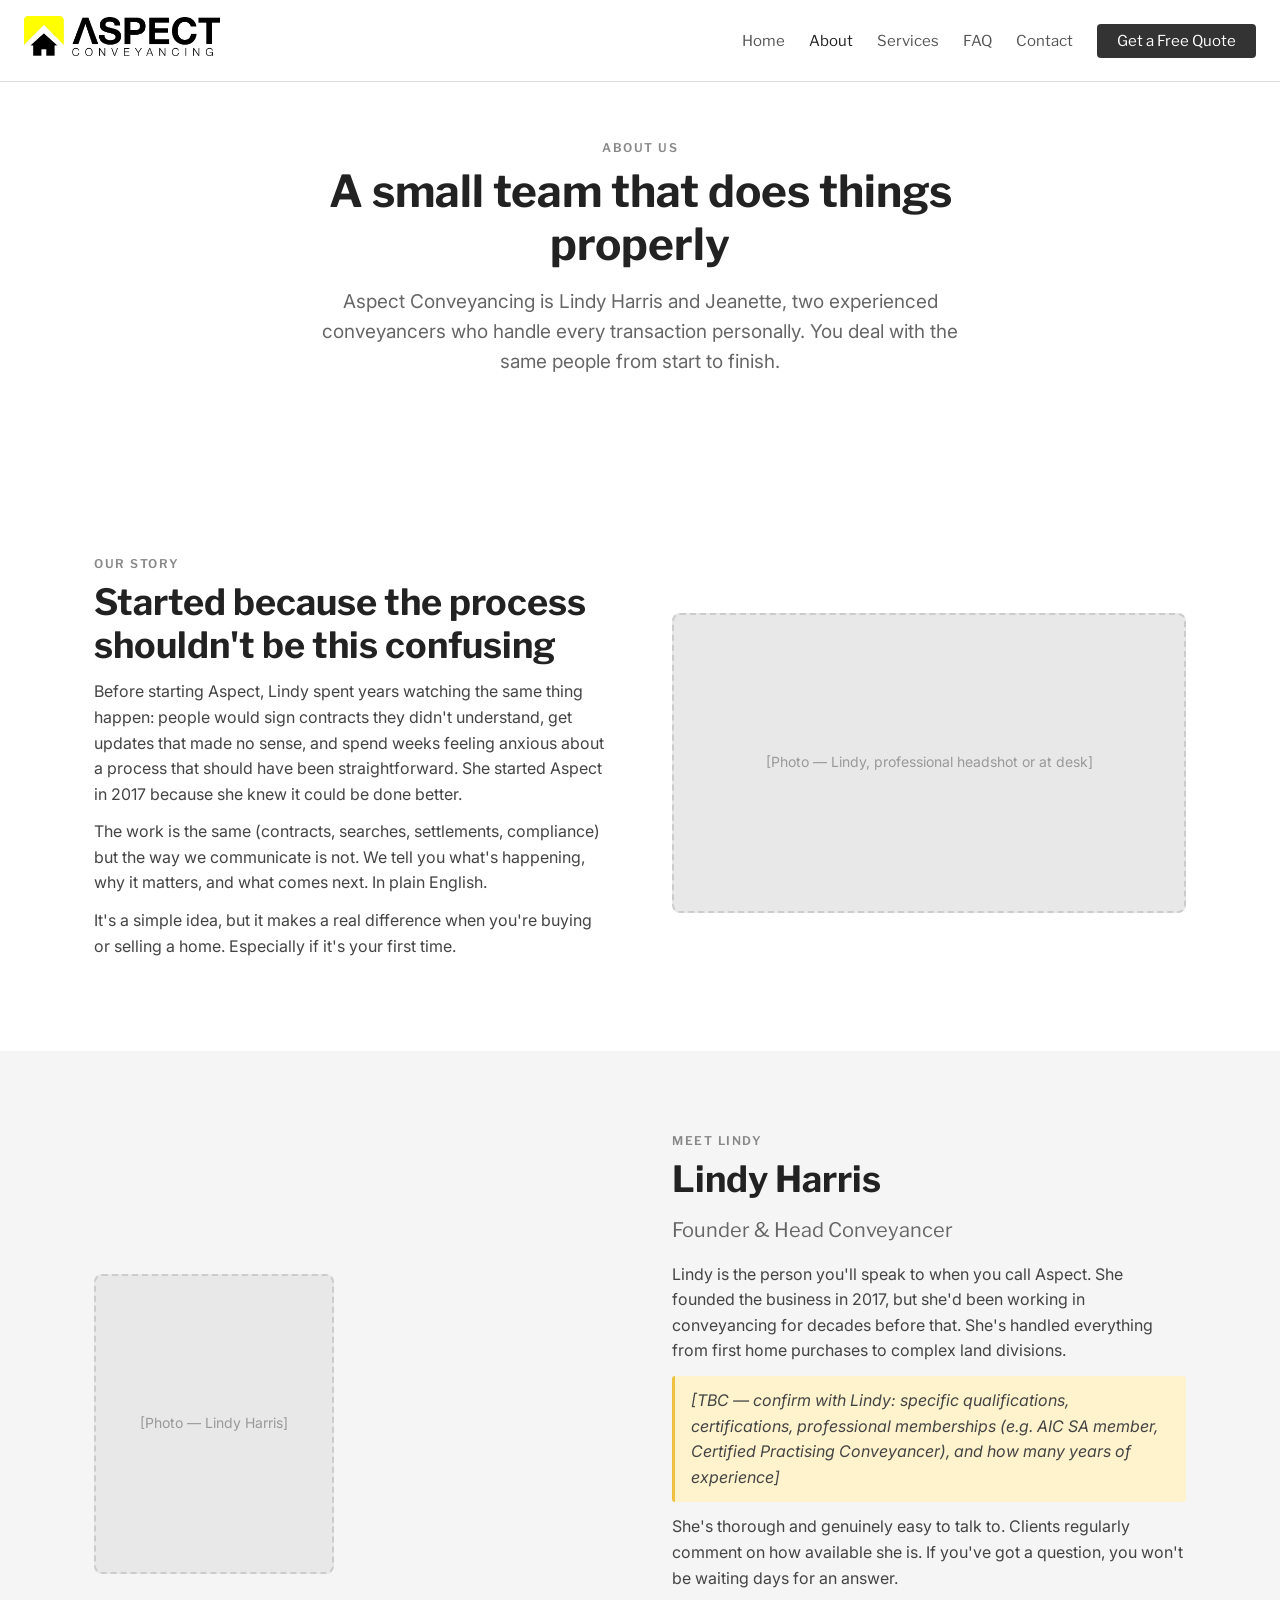
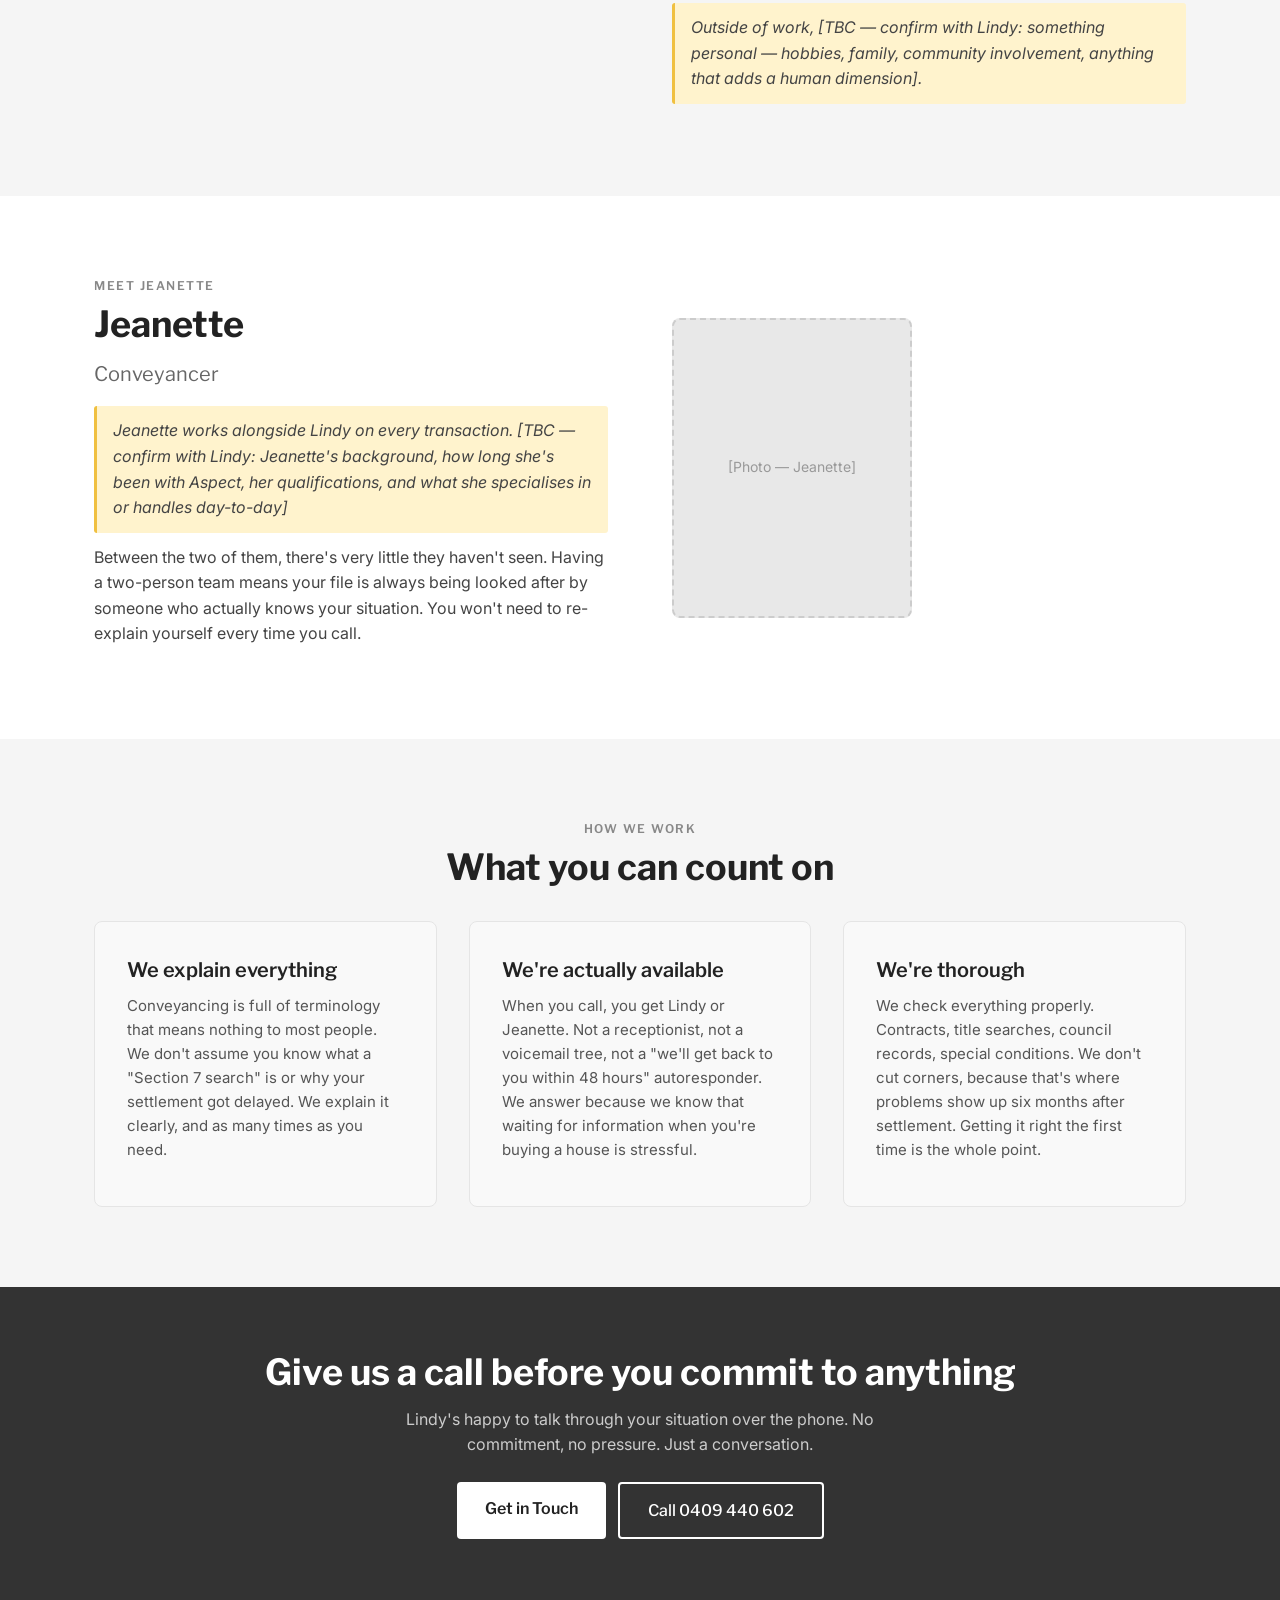
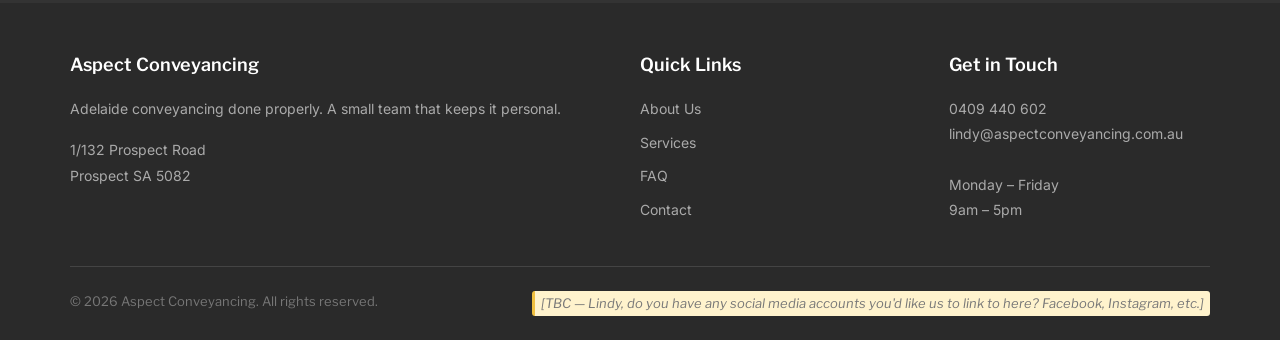
==== about.html @ 4f0b5321 "Initial homepage design with brand colours, images, and typography" ====
<!DOCTYPE html>
<html lang="en-AU">
<head>
  <meta charset="UTF-8">
  <meta name="viewport" content="width=device-width, initial-scale=1.0">
  <title>About — Aspect Conveyancing</title>
  <link rel="preconnect" href="https://fonts.googleapis.com">
  <link rel="preconnect" href="https://fonts.gstatic.com" crossorigin>
  <link href="https://fonts.googleapis.com/css2?family=Libre+Franklin:wght@400;500;600;700;800&family=Inter:wght@400;500;600&display=swap" rel="stylesheet">
  <link rel="stylesheet" href="style.css">
</head>
<body>

  <!-- Navigation -->
  <nav>
    <a href="index.html" class="logo"><img src="aspect-logo.webp" alt="Aspect Conveyancing" style="height: 40px;"></a>
    <ul class="nav-links">
      <li><a href="index.html">Home</a></li>
      <li><a href="about.html" class="active">About</a></li>
      <li><a href="services.html">Services</a></li>
      <li><a href="faq.html">FAQ</a></li>
      <li><a href="contact.html">Contact</a></li>
      <li><a href="contact.html" class="nav-cta">Get a Free Quote</a></li>
    </ul>
  </nav>

  <!-- Page Header -->
  <section class="hero" style="padding: 56px 24px;">
    <div class="container">
      <p class="section-label">About Us</p>
      <h1>A small team that does things properly</h1>
      <p class="section-subtitle">Aspect Conveyancing is Lindy Harris and Jeanette, two experienced conveyancers who handle every transaction personally. You deal with the same people from start to finish.</p>
    </div>
  </section>

  <!-- Our Story -->
  <section>
    <div class="container">
      <div class="two-col-layout">
        <div>
          <p class="section-label">Our Story</p>
          <h2>Started because the process shouldn't be this confusing</h2>
          <p>Before starting Aspect, Lindy spent years watching the same thing happen: people would sign contracts they didn't understand, get updates that made no sense, and spend weeks feeling anxious about a process that should have been straightforward. She started Aspect in 2017 because she knew it could be done better.</p>
          <p>The work is the same (contracts, searches, settlements, compliance) but the way we communicate is not. We tell you what's happening, why it matters, and what comes next. In plain English.</p>
          <p>It's a simple idea, but it makes a real difference when you're buying or selling a home. Especially if it's your first time.</p>
        </div>
        <div class="img-placeholder" style="min-height: 300px;">
          [Photo — Lindy, professional headshot or at desk]
        </div>
      </div>
    </div>
  </section>

  <!-- Meet Lindy -->
  <section class="grey">
    <div class="container">
      <div class="two-col-layout">
        <div class="img-placeholder portrait">
          [Photo — Lindy Harris]
        </div>
        <div>
          <p class="section-label">Meet Lindy</p>
          <h2>Lindy Harris</h2>
          <h3 style="color: #666; font-weight: 400; margin-bottom: 16px;">Founder &amp; Head Conveyancer</h3>
          <p>Lindy is the person you'll speak to when you call Aspect. She founded the business in 2017, but she'd been working in conveyancing for decades before that. She's handled everything from first home purchases to complex land divisions.</p>
          <p class="tbc">[TBC — confirm with Lindy: specific qualifications, certifications, professional memberships (e.g. AIC SA member, Certified Practising Conveyancer), and how many years of experience]</p>
          <p>She's thorough and genuinely easy to talk to. Clients regularly comment on how available she is. If you've got a question, you won't be waiting days for an answer.</p>
          <p class="tbc">Outside of work, [TBC — confirm with Lindy: something personal — hobbies, family, community involvement, anything that adds a human dimension].</p>
        </div>
      </div>
    </div>
  </section>

  <!-- Meet Jeanette -->
  <section>
    <div class="container">
      <div class="two-col-layout">
        <div>
          <p class="section-label">Meet Jeanette</p>
          <h2>Jeanette</h2>
          <h3 style="color: #666; font-weight: 400; margin-bottom: 16px;">Conveyancer</h3>
          <p class="tbc">Jeanette works alongside Lindy on every transaction. [TBC — confirm with Lindy: Jeanette's background, how long she's been with Aspect, her qualifications, and what she specialises in or handles day-to-day]</p>
          <p>Between the two of them, there's very little they haven't seen. Having a two-person team means your file is always being looked after by someone who actually knows your situation. You won't need to re-explain yourself every time you call.</p>
        </div>
        <div class="img-placeholder portrait">
          [Photo — Jeanette]
        </div>
      </div>
    </div>
  </section>

  <!-- Values -->
  <section class="grey">
    <div class="container text-center">
      <p class="section-label">How We Work</p>
      <h2>What you can count on</h2>
      <div class="card-grid mt-32" style="text-align: left;">
        <div class="card">
          <h3>We explain everything</h3>
          <p>Conveyancing is full of terminology that means nothing to most people. We don't assume you know what a "Section 7 search" is or why your settlement got delayed. We explain it clearly, and as many times as you need.</p>
        </div>
        <div class="card">
          <h3>We're actually available</h3>
          <p>When you call, you get Lindy or Jeanette. Not a receptionist, not a voicemail tree, not a "we'll get back to you within 48 hours" autoresponder. We answer because we know that waiting for information when you're buying a house is stressful.</p>
        </div>
        <div class="card">
          <h3>We're thorough</h3>
          <p>We check everything properly. Contracts, title searches, council records, special conditions. We don't cut corners, because that's where problems show up six months after settlement. Getting it right the first time is the whole point.</p>
        </div>
      </div>
    </div>
  </section>

  <!-- CTA Banner -->
  <section class="dark cta-banner">
    <div class="container">
      <h2>Give us a call before you commit to anything</h2>
      <p>Lindy's happy to talk through your situation over the phone. No commitment, no pressure. Just a conversation.</p>
      <div class="btn-group" style="justify-content: center;">
        <a href="contact.html" class="btn btn-light">Get in Touch</a>
        <a href="tel:0409440602" class="btn btn-outline">Call 0409 440 602</a>
      </div>
    </div>
  </section>

  <!-- Footer -->
  <footer>
    <div class="footer-grid">
      <div>
        <h4>Aspect Conveyancing</h4>
        <p>Adelaide conveyancing done properly. A small team that keeps it personal.</p>
        <p style="margin-top: 16px;">
          1/132 Prospect Road<br>
          Prospect SA 5082
        </p>
      </div>
      <div>
        <h4>Quick Links</h4>
        <ul>
          <li><a href="about.html">About Us</a></li>
          <li><a href="services.html">Services</a></li>
          <li><a href="faq.html">FAQ</a></li>
          <li><a href="contact.html">Contact</a></li>
        </ul>
      </div>
      <div>
        <h4>Get in Touch</h4>
        <p>
          <a href="tel:0409440602">0409 440 602</a><br>
          <a href="mailto:lindy@aspectconveyancing.com.au">lindy@aspectconveyancing.com.au</a><br><br>
          Monday – Friday<br>
          9am – 5pm
        </p>
      </div>
    </div>
    <div class="footer-bottom">
      <span>&copy; 2026 Aspect Conveyancing. All rights reserved.</span>
      <span class="tbc">[TBC — Lindy, do you have any social media accounts you'd like us to link to here? Facebook, Instagram, etc.]</span>
    </div>
  </footer>

</body>
</html>
---- style.css ----
/* Wireframe Styles — Aspect Conveyancing */
/* No brand colours. Grey/white/black only. Structure and copy focus. */

* {
  margin: 0;
  padding: 0;
  box-sizing: border-box;
}

body {
  font-family: 'Inter', -apple-system, BlinkMacSystemFont, sans-serif;
  background: #f0f0f0;
  color: #222;
  line-height: 1.6;
  font-size: 16px;
}

h1, h2, h3, h4, nav, .btn, .section-label, .nav-cta, .step-number, .attribution, label, .footer-bottom {
  font-family: 'Libre Franklin', -apple-system, BlinkMacSystemFont, sans-serif;
}

/* Navigation */
nav {
  background: #fff;
  border-bottom: 1px solid #ddd;
  padding: 16px 24px;
  display: flex;
  justify-content: space-between;
  align-items: center;
  position: sticky;
  top: 0;
  z-index: 100;
}

nav .logo {
  font-weight: 700;
  font-size: 18px;
  color: #222;
  text-decoration: none;
}

nav .nav-links {
  display: flex;
  gap: 24px;
  align-items: center;
  list-style: none;
}

nav .nav-links a {
  text-decoration: none;
  color: #555;
  font-size: 15px;
}

nav .nav-links a:hover,
nav .nav-links a.active {
  color: #222;
}

nav .nav-cta {
  background: #333;
  color: #fff !important;
  padding: 8px 20px;
  border-radius: 4px;
  font-size: 14px;
}

nav .nav-cta:hover {
  background: #111;
}

/* Layout */
.container {
  max-width: 1140px;
  margin: 0 auto;
  padding: 0 24px;
}

section {
  background: #fff;
  padding: 80px 24px;
  margin-bottom: 0;
}

section.grey {
  background: #f5f5f5;
}

section.dark {
  background: #333;
  color: #fff;
}

section.dark .section-subtitle {
  color: #ccc;
}

section.dark p {
  color: #ccc;
}

/* Typography */
h1 {
  font-size: 40px;
  font-weight: 700;
  line-height: 1.2;
  margin-bottom: 16px;
}

h2 {
  font-size: 36px;
  font-weight: 700;
  line-height: 1.2;
  margin-bottom: 12px;
}

h3 {
  font-size: 20px;
  font-weight: 600;
  margin-bottom: 8px;
}

h4 {
  font-size: 18px;
  font-weight: 600;
  margin-bottom: 6px;
}

p {
  margin-bottom: 12px;
  color: #444;
}

.section-label {
  font-size: 12px;
  font-weight: 600;
  text-transform: uppercase;
  letter-spacing: 1.5px;
  color: #888;
  margin-bottom: 8px;
}

.section-subtitle {
  font-size: 18px;
  color: #666;
  max-width: 640px;
}

/* Hero */
.hero {
  padding: 100px 24px 96px;
  text-align: center;
}

.hero h1 {
  font-size: 44px;
  max-width: 700px;
  margin: 0 auto 16px;
}

.hero .section-subtitle {
  margin: 0 auto 40px;
  font-size: 19px;
}

/* Buttons */
.btn {
  display: inline-block;
  padding: 14px 28px;
  background: #333;
  color: #fff;
  text-decoration: none;
  border-radius: 4px;
  font-size: 16px;
  font-weight: 500;
  border: none;
  cursor: pointer;
}

.btn:hover {
  background: #111;
}

.btn-outline {
  background: transparent;
  border: 2px solid #333;
  color: #333;
}

.btn-outline:hover {
  background: #333;
  color: #fff;
}

.btn-light {
  background: #fff;
  color: #333;
}

.btn-light:hover {
  background: #eee;
}

.btn-group {
  display: flex;
  gap: 12px;
  flex-wrap: wrap;
}

.text-center .btn-group {
  justify-content: center;
}

/* Cards */
.card-grid {
  display: grid;
  grid-template-columns: repeat(3, 1fr);
  gap: 32px;
  margin-top: 32px;
}

.card-grid.two-col {
  grid-template-columns: repeat(2, 1fr);
}

.card {
  background: #f9f9f9;
  border: 1px solid #e5e5e5;
  border-radius: 8px;
  padding: 32px;
}

.card .card-icon {
  width: 48px;
  height: 48px;
  background: #e0e0e0;
  border-radius: 8px;
  margin-bottom: 16px;
  display: flex;
  align-items: center;
  justify-content: center;
  font-size: 12px;
  color: #888;
}

.card h3 {
  margin-bottom: 8px;
}

.card p {
  font-size: 15px;
  color: #555;
}

.card a {
  color: #333;
  font-weight: 500;
  font-size: 14px;
}

/* Steps */
.steps {
  display: grid;
  grid-template-columns: repeat(4, 1fr);
  gap: 40px;
  margin-top: 32px;
  counter-reset: step;
}

.step {
  text-align: center;
  position: relative;
}

.step-number {
  width: 56px;
  height: 56px;
  background: #e0e0e0;
  border-radius: 50%;
  display: flex;
  align-items: center;
  justify-content: center;
  font-weight: 700;
  font-size: 20px;
  margin: 0 auto 16px;
  color: #555;
}

.step h4 {
  margin-bottom: 8px;
}

.step p {
  font-size: 14px;
  color: #666;
}

/* Image placeholders */
.img-placeholder {
  background: #e8e8e8;
  border: 2px dashed #ccc;
  border-radius: 8px;
  display: flex;
  align-items: center;
  justify-content: center;
  color: #999;
  font-size: 14px;
  min-height: 200px;
  padding: 20px;
  text-align: center;
}

.img-placeholder.small {
  min-height: 120px;
}

.img-placeholder.portrait {
  min-height: 300px;
  max-width: 240px;
}

/* Two-column layout */
.two-col-layout {
  display: grid;
  grid-template-columns: 1fr 1fr;
  gap: 64px;
  align-items: center;
}

/* Testimonials */
.testimonial {
  background: #f9f9f9;
  border: 1px solid #e5e5e5;
  border-radius: 8px;
  padding: 40px;
}

.testimonial blockquote {
  font-size: 17px;
  line-height: 1.6;
  color: #444;
  font-style: italic;
  margin-bottom: 16px;
}

.testimonial .attribution {
  font-weight: 600;
  font-size: 15px;
  color: #333;
}

/* Trust logos */
.trust-logos {
  display: flex;
  gap: 32px;
  justify-content: center;
  align-items: center;
  flex-wrap: wrap;
  margin-top: 32px;
}

.trust-logo {
  width: 140px;
  height: 70px;
  background: #e8e8e8;
  border: 1px dashed #ccc;
  border-radius: 4px;
  display: flex;
  align-items: center;
  justify-content: center;
  font-size: 11px;
  color: #999;
  text-align: center;
}

/* FAQ */
.faq-item {
  border-bottom: 1px solid #e5e5e5;
  padding: 24px 0;
}

.faq-item:first-child {
  border-top: 1px solid #e5e5e5;
}

.faq-item h3 {
  font-size: 18px;
  margin-bottom: 12px;
  color: #222;
}

.faq-item p {
  font-size: 15px;
  color: #555;
}

/* Contact form */
.form-grid {
  display: grid;
  grid-template-columns: 1fr 1fr;
  gap: 16px;
  margin-top: 24px;
}

.form-group {
  display: flex;
  flex-direction: column;
}

.form-group.full-width {
  grid-column: 1 / -1;
}

.form-group label {
  font-size: 14px;
  font-weight: 500;
  margin-bottom: 6px;
  color: #444;
}

.form-group input,
.form-group select,
.form-group textarea {
  padding: 12px;
  border: 1px solid #ddd;
  border-radius: 4px;
  font-size: 15px;
  font-family: inherit;
  background: #fafafa;
}

.form-group textarea {
  min-height: 120px;
  resize: vertical;
}

/* CTA Banner */
.cta-banner {
  text-align: center;
  padding: 64px 24px !important;
}

.cta-banner h2 {
  margin-bottom: 12px;
}

.cta-banner p {
  max-width: 520px;
  margin: 0 auto 24px;
}

/* Footer */
footer {
  background: #2a2a2a;
  color: #ccc;
  padding: 48px 24px 24px;
}

.footer-grid {
  display: grid;
  grid-template-columns: 2fr 1fr 1fr;
  gap: 48px;
  max-width: 1140px;
  margin: 0 auto;
}

footer h4 {
  color: #fff;
  margin-bottom: 16px;
}

footer p,
footer a {
  color: #aaa;
  font-size: 14px;
  text-decoration: none;
  line-height: 1.8;
}

footer a:hover {
  color: #fff;
}

footer ul {
  list-style: none;
}

footer ul li {
  margin-bottom: 8px;
}

.footer-bottom {
  max-width: 1140px;
  margin: 32px auto 0;
  padding-top: 24px;
  border-top: 1px solid #444;
  font-size: 13px;
  color: #777;
  display: flex;
  justify-content: space-between;
}

/* Utility */
.text-center {
  text-align: center;
}

.mt-32 {
  margin-top: 32px;
}

.mb-32 {
  margin-bottom: 32px;
}

/* Responsive */
@media (max-width: 768px) {
  h1 {
    font-size: 30px;
  }

  .hero h1 {
    font-size: 32px;
  }

  h2 {
    font-size: 24px;
  }

  .card-grid {
    grid-template-columns: 1fr;
  }

  .card-grid.two-col {
    grid-template-columns: 1fr;
  }

  .steps {
    grid-template-columns: 1fr 1fr;
  }

  .two-col-layout {
    grid-template-columns: 1fr;
    gap: 32px;
  }

  .form-grid {
    grid-template-columns: 1fr;
  }

  .footer-grid {
    grid-template-columns: 1fr;
    gap: 32px;
  }

  nav .nav-links {
    gap: 16px;
  }

  .trust-logos {
    gap: 16px;
  }

  .footer-bottom {
    flex-direction: column;
    gap: 8px;
  }

  section {
    padding: 48px 24px;
  }
}

@media (max-width: 480px) {
  nav {
    flex-direction: column;
    gap: 12px;
  }

  nav .nav-links {
    flex-wrap: wrap;
    justify-content: center;
  }

  .steps {
    grid-template-columns: 1fr;
  }

  .btn-group {
    flex-direction: column;
    align-items: stretch;
    text-align: center;
  }
}

/* Fix: card links should not override .btn color */
.card a.btn {
  color: #fff;
  font-size: 16px;
}

.card a.btn:hover {
  color: #fff;
}

/* Fix: dark section button contrast */
section.dark .btn-light {
  background: #fff;
  color: #222;
  font-weight: 600;
}

section.dark .btn-outline {
  border: 2px solid #fff;
  color: #fff;
  font-weight: 500;
}

section.dark .btn-outline:hover {
  background: #fff;
  color: #222;
}

/* TBC highlights for Lindy */
.tbc {
  background: #fff3cd;
  padding: 2px 6px;
  border-radius: 3px;
  border-left: 3px solid #f0c040;
  font-style: italic;
}

p.tbc {
  padding: 12px 16px;
  display: block;
}
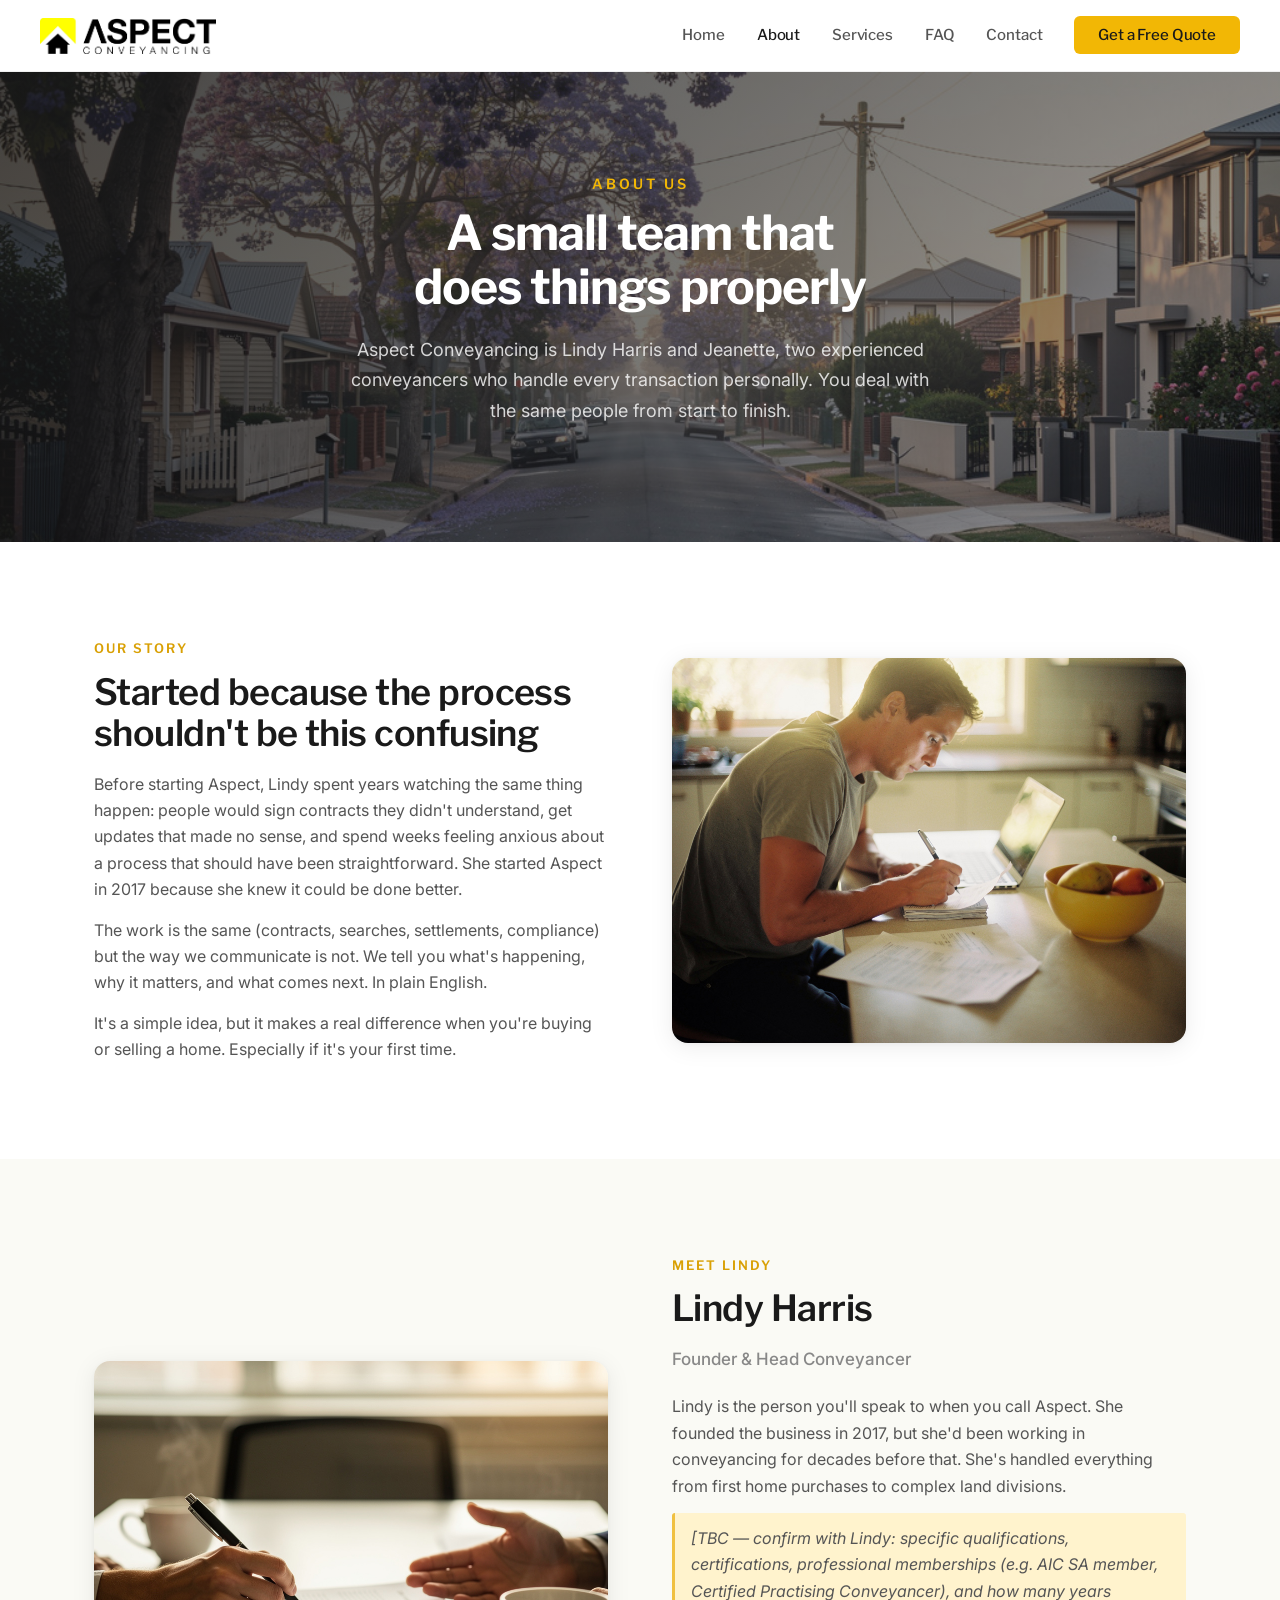
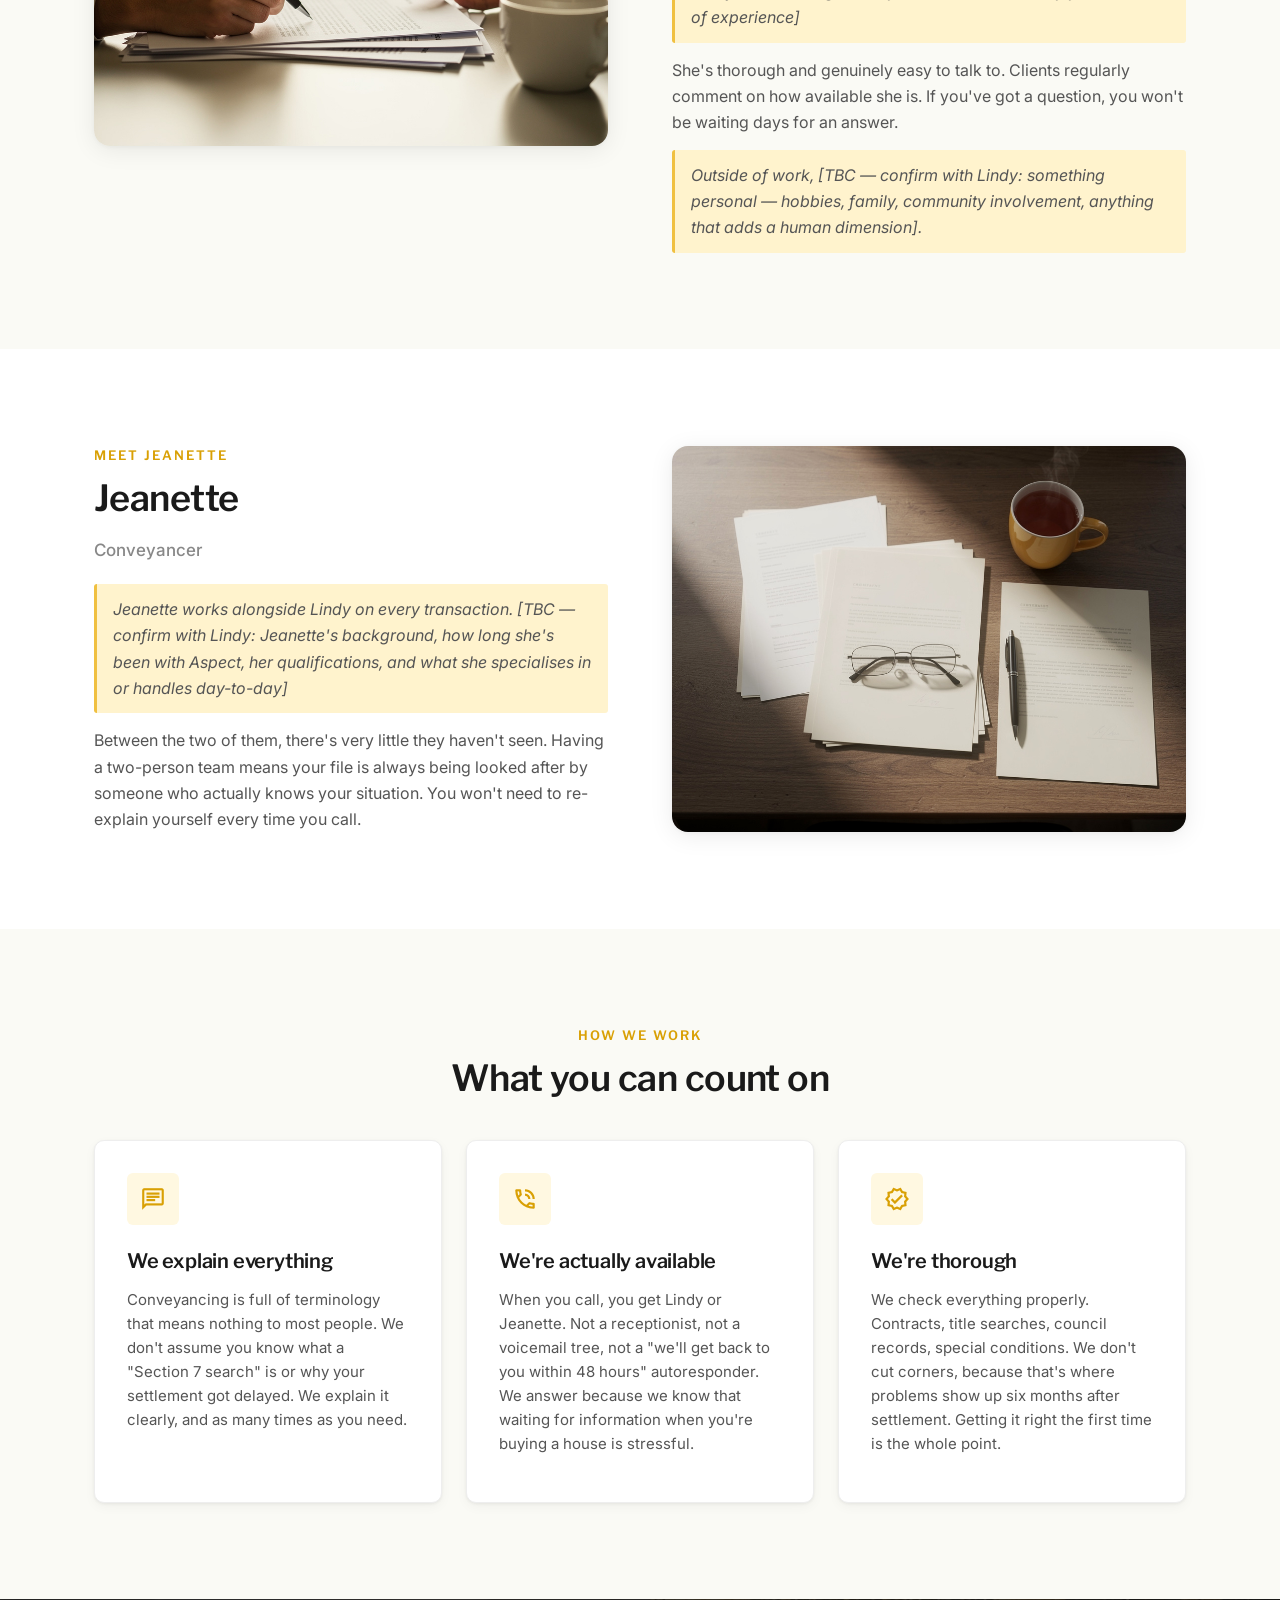
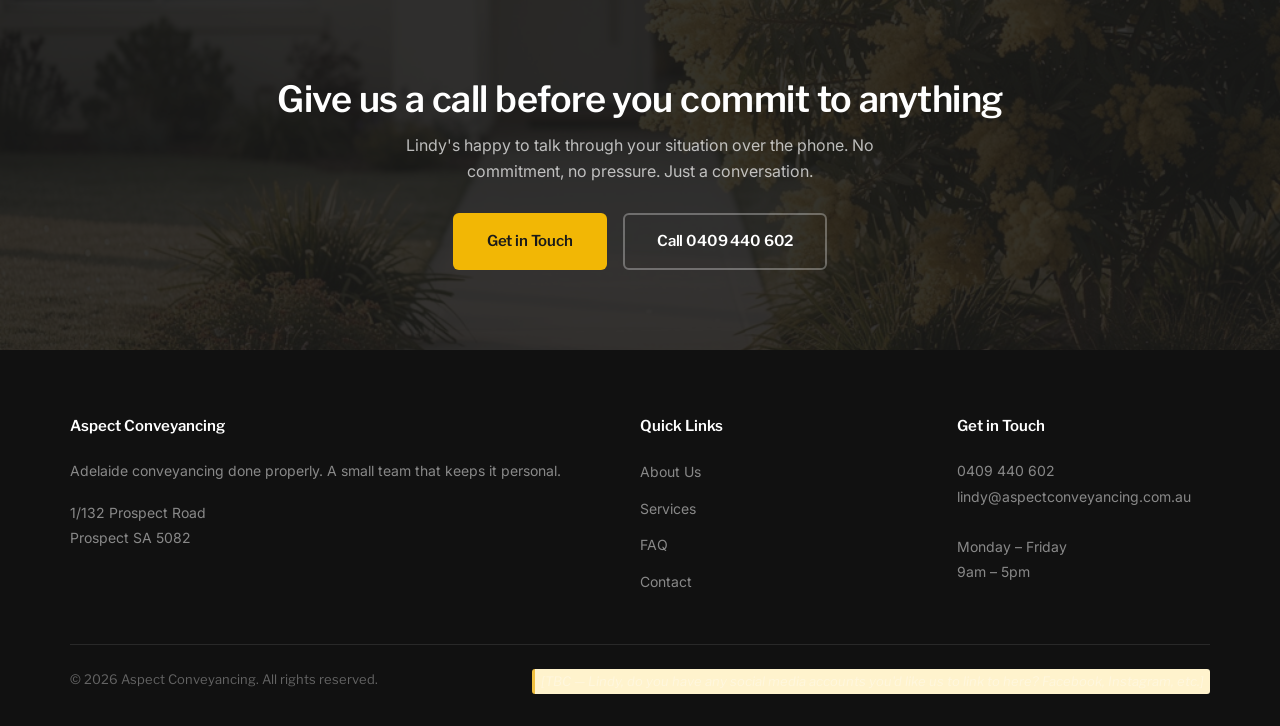
==== commit 761a9d5e: "[aspect/website-rebuild] Design About, Services, FAQ, Contact pages with brand styling and images" ====
--- a/about.html
+++ b/about.html
@@ -7,25 +7,107 @@
   <link rel="preconnect" href="https://fonts.googleapis.com">
   <link rel="preconnect" href="https://fonts.gstatic.com" crossorigin>
   <link href="https://fonts.googleapis.com/css2?family=Libre+Franklin:wght@400;500;600;700;800&family=Inter:wght@400;500;600&display=swap" rel="stylesheet">
-  <link rel="stylesheet" href="style.css">
+  <link href="https://fonts.googleapis.com/icon?family=Material+Icons+Outlined" rel="stylesheet">
+  <link rel="stylesheet" href="homepage.css">
+  <style>
+    /* About page-specific styles */
+
+    /* Hero — shorter than homepage hero */
+    .about-hero {
+      min-height: 440px;
+    }
+
+    .about-hero .container {
+      padding: 100px 24px 80px;
+    }
+
+    .about-hero .section-subtitle {
+      max-width: 580px;
+    }
+
+    /* Team member sections */
+    .team-role {
+      font-family: 'Inter', sans-serif;
+      font-size: 17px;
+      font-weight: 500;
+      color: var(--text-muted);
+      margin-bottom: 20px;
+    }
+
+    .team-image {
+      border-radius: var(--radius-lg);
+      overflow: hidden;
+      box-shadow: var(--shadow-elevated);
+    }
+
+    .team-image img {
+      width: 100%;
+      height: 100%;
+      object-fit: cover;
+      display: block;
+      outline: none;
+      min-height: 360px;
+    }
+
+    /* Story section image */
+    .story-image {
+      border-radius: var(--radius-lg);
+      overflow: hidden;
+      box-shadow: var(--shadow-elevated);
+    }
+
+    .story-image img {
+      width: 100%;
+      height: 100%;
+      object-fit: cover;
+      display: block;
+      outline: none;
+      min-height: 340px;
+    }
+
+    /* Values card icon styling */
+    .card .card-icon {
+      width: 52px;
+      height: 52px;
+      background: var(--brand-yellow-light);
+      border-radius: var(--radius-sm);
+      margin-bottom: 20px;
+      display: flex;
+      align-items: center;
+      justify-content: center;
+    }
+
+    .card .card-icon .material-icons-outlined {
+      font-size: 26px;
+      color: var(--brand-yellow-hover);
+    }
+
+    /* Ensure two-col text has good spacing */
+    .two-col-layout p:last-child {
+      margin-bottom: 0;
+    }
+  </style>
 </head>
 <body>
 
   <!-- Navigation -->
   <nav>
-    <a href="index.html" class="logo"><img src="aspect-logo.webp" alt="Aspect Conveyancing" style="height: 40px;"></a>
+    <a href="/" class="logo"><img src="aspect-logo.webp" alt="Aspect Conveyancing"></a>
     <ul class="nav-links">
-      <li><a href="index.html">Home</a></li>
-      <li><a href="about.html" class="active">About</a></li>
-      <li><a href="services.html">Services</a></li>
-      <li><a href="faq.html">FAQ</a></li>
-      <li><a href="contact.html">Contact</a></li>
-      <li><a href="contact.html" class="nav-cta">Get a Free Quote</a></li>
+      <li><a href="/">Home</a></li>
+      <li><a href="/about" class="active">About</a></li>
+      <li><a href="/services">Services</a></li>
+      <li><a href="/faq">FAQ</a></li>
+      <li><a href="/contact">Contact</a></li>
+      <li><a href="/contact" class="nav-cta">Get a Free Quote</a></li>
     </ul>
   </nav>
 
-  <!-- Page Header -->
-  <section class="hero" style="padding: 56px 24px;">
+  <!-- Hero -->
+  <section class="hero about-hero">
+    <div class="hero-bg">
+      <img src="images/11-adelaide-street-morning.jpg" alt="Adelaide street in morning light">
+    </div>
     <div class="container">
       <p class="section-label">About Us</p>
       <h1>A small team that does things properly</h1>
@@ -44,24 +126,24 @@
           <p>The work is the same (contracts, searches, settlements, compliance) but the way we communicate is not. We tell you what's happening, why it matters, and what comes next. In plain English.</p>
           <p>It's a simple idea, but it makes a real difference when you're buying or selling a home. Especially if it's your first time.</p>
         </div>
-        <div class="img-placeholder" style="min-height: 300px;">
-          [Photo — Lindy, professional headshot or at desk]
+        <div class="story-image">
+          <img src="images/17-kitchen-reviewing-paperwork.jpg" alt="Reviewing property paperwork">
         </div>
       </div>
     </div>
   </section>
 
   <!-- Meet Lindy -->
-  <section class="grey">
+  <section class="cream">
     <div class="container">
       <div class="two-col-layout">
-        <div class="img-placeholder portrait">
-          [Photo — Lindy Harris]
+        <div class="team-image">
+          <img src="images/08-hands-meeting-documents.jpg" alt="Lindy Harris — photo placeholder">
         </div>
         <div>
           <p class="section-label">Meet Lindy</p>
           <h2>Lindy Harris</h2>
-          <h3 style="color: #666; font-weight: 400; margin-bottom: 16px;">Founder &amp; Head Conveyancer</h3>
+          <p class="team-role">Founder &amp; Head Conveyancer</p>
           <p>Lindy is the person you'll speak to when you call Aspect. She founded the business in 2017, but she'd been working in conveyancing for decades before that. She's handled everything from first home purchases to complex land divisions.</p>
           <p class="tbc">[TBC — confirm with Lindy: specific qualifications, certifications, professional memberships (e.g. AIC SA member, Certified Practising Conveyancer), and how many years of experience]</p>
           <p>She's thorough and genuinely easy to talk to. Clients regularly comment on how available she is. If you've got a question, you won't be waiting days for an answer.</p>
@@ -78,32 +160,41 @@
         <div>
           <p class="section-label">Meet Jeanette</p>
           <h2>Jeanette</h2>
-          <h3 style="color: #666; font-weight: 400; margin-bottom: 16px;">Conveyancer</h3>
+          <p class="team-role">Conveyancer</p>
           <p class="tbc">Jeanette works alongside Lindy on every transaction. [TBC — confirm with Lindy: Jeanette's background, how long she's been with Aspect, her qualifications, and what she specialises in or handles day-to-day]</p>
           <p>Between the two of them, there's very little they haven't seen. Having a two-person team means your file is always being looked after by someone who actually knows your situation. You won't need to re-explain yourself every time you call.</p>
         </div>
-        <div class="img-placeholder portrait">
-          [Photo — Jeanette]
-        </div>
-      </div>
-    </div>
-  </section>
-
-  <!-- Values -->
-  <section class="grey">
+        <div class="team-image">
+          <img src="images/07-documents-desk-flatlay.jpg" alt="Jeanette — photo placeholder">
+        </div>
+      </div>
+    </div>
+  </section>
+
+  <!-- Values / How We Work -->
+  <section class="cream">
     <div class="container text-center">
       <p class="section-label">How We Work</p>
       <h2>What you can count on</h2>
-      <div class="card-grid mt-32" style="text-align: left;">
+      <div class="card-grid" style="text-align: left; margin-top: 40px;">
         <div class="card">
+          <div class="card-icon">
+            <span class="material-icons-outlined">chat</span>
+          </div>
           <h3>We explain everything</h3>
           <p>Conveyancing is full of terminology that means nothing to most people. We don't assume you know what a "Section 7 search" is or why your settlement got delayed. We explain it clearly, and as many times as you need.</p>
         </div>
         <div class="card">
+          <div class="card-icon">
+            <span class="material-icons-outlined">phone_in_talk</span>
+          </div>
           <h3>We're actually available</h3>
           <p>When you call, you get Lindy or Jeanette. Not a receptionist, not a voicemail tree, not a "we'll get back to you within 48 hours" autoresponder. We answer because we know that waiting for information when you're buying a house is stressful.</p>
         </div>
         <div class="card">
+          <div class="card-icon">
+            <span class="material-icons-outlined">verified</span>
+          </div>
           <h3>We're thorough</h3>
           <p>We check everything properly. Contracts, title searches, council records, special conditions. We don't cut corners, because that's where problems show up six months after settlement. Getting it right the first time is the whole point.</p>
         </div>
@@ -112,12 +203,15 @@
   </section>
 
   <!-- CTA Banner -->
-  <section class="dark cta-banner">
+  <section class="cta-banner cta-with-image">
+    <div class="section-bg">
+      <img src="images/19-suburban-front-yard.jpg" alt="Adelaide suburban home">
+    </div>
     <div class="container">
       <h2>Give us a call before you commit to anything</h2>
       <p>Lindy's happy to talk through your situation over the phone. No commitment, no pressure. Just a conversation.</p>
       <div class="btn-group" style="justify-content: center;">
-        <a href="contact.html" class="btn btn-light">Get in Touch</a>
+        <a href="/contact" class="btn">Get in Touch</a>
         <a href="tel:0409440602" class="btn btn-outline">Call 0409 440 602</a>
       </div>
     </div>
@@ -137,10 +231,10 @@
       <div>
         <h4>Quick Links</h4>
         <ul>
-          <li><a href="about.html">About Us</a></li>
-          <li><a href="services.html">Services</a></li>
-          <li><a href="faq.html">FAQ</a></li>
-          <li><a href="contact.html">Contact</a></li>
+          <li><a href="/about">About Us</a></li>
+          <li><a href="/services">Services</a></li>
+          <li><a href="/faq">FAQ</a></li>
+          <li><a href="/contact">Contact</a></li>
         </ul>
       </div>
       <div>
--- a/homepage.css
+++ b/homepage.css
@@ -0,0 +1,829 @@
+/* Aspect Conveyancing — Homepage Design */
+/* Brand: Yellow (#F2B705), Black (#1a1a1a), Cream (#FFFDF7), White */
+
+@import url('https://fonts.googleapis.com/css2?family=Libre+Franklin:wght@400;500;600;700;800&family=Inter:wght@400;500;600&display=swap');
+@import url('https://fonts.googleapis.com/icon?family=Material+Icons+Outlined');
+
+:root {
+  --brand-yellow: #F2B705;
+  --brand-yellow-light: #FFF8E1;
+  --brand-yellow-hover: #D9A004;
+  --brand-dark: #1a1a1a;
+  --brand-cream: #FFFDF7;
+  --text-primary: #1a1a1a;
+  --text-secondary: #555;
+  --text-muted: #888;
+  --surface-white: #fff;
+  --surface-cream: #FAFAF5;
+  --border-light: #eee;
+  --shadow-soft: 0 1px 3px rgba(0,0,0,0.06), 0 4px 12px rgba(0,0,0,0.04);
+  --shadow-card: 0 1px 2px rgba(0,0,0,0.04), 0 4px 16px rgba(0,0,0,0.06);
+  --shadow-elevated: 0 4px 24px rgba(0,0,0,0.08), 0 1px 4px rgba(0,0,0,0.04);
+  --radius-sm: 6px;
+  --radius-md: 10px;
+  --radius-lg: 16px;
+  --radius-xl: 24px;
+}
+
+* {
+  margin: 0;
+  padding: 0;
+  box-sizing: border-box;
+}
+
+html {
+  scroll-behavior: smooth;
+}
+
+body {
+  font-family: 'Inter', -apple-system, BlinkMacSystemFont, sans-serif;
+  background: var(--surface-white);
+  color: var(--text-primary);
+  line-height: 1.65;
+  font-size: 16px;
+  -webkit-font-smoothing: antialiased;
+  -moz-osx-font-smoothing: grayscale;
+}
+
+h1, h2, h3, h4, nav, .btn, .section-label, .nav-cta, .step-number, .attribution, label, .footer-bottom {
+  font-family: 'Libre Franklin', -apple-system, BlinkMacSystemFont, sans-serif;
+}
+
+p {
+  margin-bottom: 14px;
+  color: var(--text-secondary);
+  text-wrap: pretty;
+}
+
+a {
+  text-decoration: none;
+}
+
+img {
+  max-width: 100%;
+  height: auto;
+  outline: 1px solid rgba(0,0,0,0.06);
+  outline-offset: -1px;
+}
+
+/* ===== NAVIGATION ===== */
+nav {
+  background: rgba(255,255,255,0.97);
+  backdrop-filter: blur(12px);
+  -webkit-backdrop-filter: blur(12px);
+  border-bottom: 1px solid rgba(0,0,0,0.06);
+  padding: 0 40px;
+  height: 72px;
+  display: flex;
+  justify-content: space-between;
+  align-items: center;
+  position: sticky;
+  top: 0;
+  z-index: 100;
+}
+
+nav .logo {
+  display: flex;
+  align-items: center;
+}
+
+nav .logo img {
+  height: 36px;
+  outline: none;
+}
+
+nav .nav-links {
+  display: flex;
+  gap: 32px;
+  align-items: center;
+  list-style: none;
+}
+
+nav .nav-links a {
+  color: var(--text-secondary);
+  font-size: 15px;
+  font-weight: 500;
+  letter-spacing: -0.01em;
+}
+
+nav .nav-links a:hover,
+nav .nav-links a.active {
+  color: var(--text-primary);
+}
+
+nav .nav-cta {
+  background: var(--brand-yellow);
+  color: var(--brand-dark) !important;
+  padding: 10px 24px;
+  border-radius: var(--radius-sm);
+  font-size: 14px;
+  font-weight: 600;
+}
+
+nav .nav-cta:hover {
+  background: var(--brand-yellow-hover);
+}
+
+/* ===== LAYOUT ===== */
+.container {
+  max-width: 1140px;
+  margin: 0 auto;
+  padding: 0 24px;
+}
+
+section {
+  padding: 96px 24px;
+}
+
+section.cream {
+  background: var(--surface-cream);
+}
+
+/* ===== TYPOGRAPHY ===== */
+h1 {
+  font-size: 48px;
+  font-weight: 700;
+  line-height: 1.12;
+  letter-spacing: -0.02em;
+  margin-bottom: 20px;
+  text-wrap: balance;
+}
+
+h2 {
+  font-size: 36px;
+  font-weight: 600;
+  line-height: 1.15;
+  letter-spacing: -0.015em;
+  margin-bottom: 16px;
+  text-wrap: balance;
+}
+
+h3 {
+  font-size: 20px;
+  font-weight: 600;
+  margin-bottom: 10px;
+  letter-spacing: -0.01em;
+}
+
+h4 {
+  font-size: 18px;
+  font-weight: 600;
+  margin-bottom: 8px;
+}
+
+.section-label {
+  font-size: 13px;
+  font-weight: 600;
+  text-transform: uppercase;
+  letter-spacing: 2px;
+  color: var(--brand-yellow-hover);
+  margin-bottom: 12px;
+}
+
+.section-subtitle {
+  font-size: 18px;
+  color: var(--text-secondary);
+  max-width: 600px;
+  line-height: 1.7;
+}
+
+/* ===== BUTTONS ===== */
+.btn {
+  display: inline-flex;
+  align-items: center;
+  justify-content: center;
+  padding: 14px 32px;
+  background: var(--brand-yellow);
+  color: var(--brand-dark);
+  border-radius: var(--radius-sm);
+  font-size: 15px;
+  font-weight: 600;
+  border: 2px solid transparent;
+  cursor: pointer;
+  letter-spacing: -0.01em;
+}
+
+.btn:hover {
+  background: var(--brand-yellow-hover);
+}
+
+.btn-outline {
+  background: transparent;
+  border: 2px solid var(--brand-dark);
+  color: var(--brand-dark);
+}
+
+.btn-outline:hover {
+  background: var(--brand-dark);
+  color: var(--surface-white);
+}
+
+.btn-dark {
+  background: var(--brand-dark);
+  color: var(--surface-white);
+}
+
+.btn-dark:hover {
+  background: #333;
+}
+
+.btn-group {
+  display: flex;
+  gap: 16px;
+  flex-wrap: wrap;
+}
+
+.text-center .btn-group {
+  justify-content: center;
+}
+
+/* ===== HERO ===== */
+.hero {
+  position: relative;
+  min-height: 600px;
+  display: flex;
+  align-items: center;
+  padding: 0;
+  overflow: hidden;
+}
+
+.hero-bg {
+  position: absolute;
+  inset: 0;
+  z-index: 0;
+}
+
+.hero-bg img {
+  width: 100%;
+  height: 100%;
+  object-fit: cover;
+  outline: none;
+}
+
+.hero-bg::after {
+  content: '';
+  position: absolute;
+  inset: 0;
+  background: linear-gradient(
+    135deg,
+    rgba(26,26,26,0.82) 0%,
+    rgba(26,26,26,0.6) 50%,
+    rgba(26,26,26,0.35) 100%
+  );
+}
+
+.hero .container {
+  position: relative;
+  z-index: 1;
+  padding: 120px 24px 100px;
+  max-width: 1140px;
+  text-align: center;
+}
+
+.hero .section-label {
+  color: var(--brand-yellow);
+  font-size: 14px;
+  letter-spacing: 3px;
+}
+
+.hero h1 {
+  font-size: 48px;
+  font-weight: 700;
+  color: #fff;
+  max-width: 680px;
+  margin: 0 auto 20px;
+}
+
+.hero .section-subtitle {
+  color: rgba(255,255,255,0.8);
+  font-size: 18px;
+  max-width: 540px;
+  margin: 0 auto 36px;
+}
+
+.hero .btn-group {
+  justify-content: center;
+}
+
+.hero .btn {
+  padding: 16px 36px;
+  font-size: 16px;
+}
+
+.hero .btn-outline {
+  border-color: rgba(255,255,255,0.5);
+  color: #fff;
+}
+
+.hero .btn-outline:hover {
+  background: rgba(255,255,255,0.15);
+  border-color: #fff;
+  color: #fff;
+}
+
+/* ===== HOW IT WORKS ===== */
+.steps {
+  display: grid;
+  grid-template-columns: repeat(4, 1fr);
+  gap: 40px;
+  margin-top: 48px;
+  counter-reset: step;
+}
+
+.step {
+  text-align: center;
+  position: relative;
+}
+
+.step-number {
+  width: 56px;
+  height: 56px;
+  background: var(--brand-yellow);
+  color: var(--brand-dark);
+  border-radius: 50%;
+  display: flex;
+  align-items: center;
+  justify-content: center;
+  font-weight: 700;
+  font-size: 20px;
+  margin: 0 auto 20px;
+}
+
+.step h4 {
+  margin-bottom: 10px;
+  color: var(--text-primary);
+}
+
+.step p {
+  font-size: 14px;
+  color: var(--text-secondary);
+  line-height: 1.6;
+}
+
+/* ===== SERVICE CARDS ===== */
+.card-grid {
+  display: grid;
+  grid-template-columns: repeat(3, 1fr);
+  gap: 24px;
+  margin-top: 40px;
+}
+
+.card {
+  background: var(--surface-white);
+  border: 1px solid var(--border-light);
+  border-radius: var(--radius-md);
+  padding: 32px;
+  box-shadow: var(--shadow-soft);
+}
+
+.card .card-icon {
+  width: 48px;
+  height: 48px;
+  background: var(--brand-yellow-light);
+  border-radius: var(--radius-sm);
+  margin-bottom: 16px;
+  display: flex;
+  align-items: center;
+  justify-content: center;
+  font-size: 22px;
+}
+
+.card .card-icon .material-icons-outlined {
+  font-size: 24px;
+  color: var(--brand-yellow-hover);
+}
+
+.card h3 {
+  color: var(--text-primary);
+}
+
+.card p {
+  font-size: 15px;
+  color: var(--text-secondary);
+  line-height: 1.6;
+}
+
+.card .card-link {
+  display: inline-flex;
+  align-items: center;
+  gap: 4px;
+  color: var(--brand-dark);
+  font-weight: 600;
+  font-size: 14px;
+  font-family: 'Libre Franklin', sans-serif;
+  margin-top: 4px;
+}
+
+.card .card-link::after {
+  content: '→';
+  font-size: 16px;
+}
+
+.card-cta {
+  background: var(--brand-yellow-light);
+  border: 2px dashed var(--brand-yellow);
+  display: flex;
+  flex-direction: column;
+  align-items: center;
+  justify-content: center;
+  text-align: center;
+}
+
+.card-cta h3 {
+  color: var(--text-primary);
+}
+
+.card-cta .btn {
+  margin-top: 12px;
+}
+
+/* ===== WHY ASPECT (2-col) ===== */
+.two-col-layout {
+  display: grid;
+  grid-template-columns: 1fr 1fr;
+  gap: 64px;
+  align-items: center;
+}
+
+.why-content p strong {
+  color: var(--text-primary);
+}
+
+.why-image {
+  border-radius: var(--radius-lg);
+  overflow: hidden;
+  box-shadow: var(--shadow-elevated);
+}
+
+.why-image img {
+  width: 100%;
+  height: 100%;
+  object-fit: cover;
+  display: block;
+  outline: none;
+}
+
+/* ===== TESTIMONIALS ===== */
+.testimonial-grid {
+  display: grid;
+  grid-template-columns: repeat(3, 1fr);
+  gap: 28px;
+  margin-top: 48px;
+}
+
+.testimonial {
+  background: var(--surface-white);
+  border: 1px solid var(--border-light);
+  border-radius: var(--radius-md);
+  padding: 36px;
+  box-shadow: var(--shadow-soft);
+  position: relative;
+}
+
+.testimonial-stars {
+  color: var(--brand-yellow);
+  font-size: 18px;
+  letter-spacing: 2px;
+  margin-bottom: 16px;
+}
+
+.testimonial blockquote {
+  font-size: 16px;
+  line-height: 1.7;
+  color: var(--text-secondary);
+  font-style: normal;
+  margin-bottom: 20px;
+}
+
+.testimonial .attribution {
+  font-weight: 600;
+  font-size: 14px;
+  color: var(--text-primary);
+}
+
+.testimonial .attribution span {
+  font-weight: 400;
+  color: var(--text-muted);
+  display: block;
+  font-size: 13px;
+  margin-top: 2px;
+  font-family: 'Inter', sans-serif;
+}
+
+/* ===== TRUST SIGNALS ===== */
+.trust-logos {
+  display: flex;
+  gap: 40px;
+  justify-content: center;
+  align-items: center;
+  flex-wrap: wrap;
+  margin-top: 40px;
+}
+
+.trust-logo {
+  width: 140px;
+  height: 70px;
+  background: var(--surface-white);
+  border: 1px solid var(--border-light);
+  border-radius: var(--radius-sm);
+  display: flex;
+  align-items: center;
+  justify-content: center;
+  font-size: 11px;
+  color: var(--text-muted);
+  text-align: center;
+  box-shadow: var(--shadow-soft);
+}
+
+/* ===== CTA BANNER ===== */
+.cta-banner {
+  background: var(--brand-dark);
+  color: #fff;
+  text-align: center;
+  padding: 80px 24px;
+  position: relative;
+  overflow: hidden;
+}
+
+.cta-banner::before {
+  content: '';
+  position: absolute;
+  top: -50%;
+  right: -10%;
+  width: 400px;
+  height: 400px;
+  background: var(--brand-yellow);
+  opacity: 0.06;
+  border-radius: 50%;
+}
+
+.cta-banner .container {
+  position: relative;
+  z-index: 1;
+}
+
+.cta-banner h2 {
+  color: #fff;
+  margin-bottom: 12px;
+}
+
+.cta-banner p {
+  color: rgba(255,255,255,0.7);
+  max-width: 520px;
+  margin: 0 auto 28px;
+}
+
+.cta-banner .btn {
+  background: var(--brand-yellow);
+  color: var(--brand-dark);
+}
+
+.cta-banner .btn:hover {
+  background: var(--brand-yellow-hover);
+}
+
+.cta-banner .btn-outline {
+  border-color: rgba(255,255,255,0.3);
+  color: #fff;
+  background: transparent;
+}
+
+.cta-banner .btn-outline:hover {
+  background: rgba(255,255,255,0.1);
+  border-color: rgba(255,255,255,0.5);
+  color: #fff;
+}
+
+/* ===== FOOTER ===== */
+footer {
+  background: #111;
+  color: rgba(255,255,255,0.6);
+  padding: 64px 40px 32px;
+}
+
+.footer-grid {
+  display: grid;
+  grid-template-columns: 2fr 1fr 1fr;
+  gap: 64px;
+  max-width: 1140px;
+  margin: 0 auto;
+}
+
+footer h4 {
+  color: #fff;
+  font-size: 15px;
+  margin-bottom: 20px;
+  font-weight: 600;
+}
+
+footer p,
+footer a {
+  color: rgba(255,255,255,0.5);
+  font-size: 14px;
+  text-decoration: none;
+  line-height: 1.8;
+}
+
+footer a:hover {
+  color: var(--brand-yellow);
+}
+
+footer ul {
+  list-style: none;
+}
+
+footer ul li {
+  margin-bottom: 10px;
+}
+
+.footer-bottom {
+  max-width: 1140px;
+  margin: 40px auto 0;
+  padding-top: 24px;
+  border-top: 1px solid rgba(255,255,255,0.1);
+  font-size: 13px;
+  color: rgba(255,255,255,0.35);
+  display: flex;
+  justify-content: space-between;
+}
+
+/* ===== IMAGE STRIP ===== */
+.image-strip {
+  display: grid;
+  grid-template-columns: repeat(3, 1fr);
+  gap: 0;
+  padding: 0;
+  overflow: hidden;
+}
+
+.image-strip img {
+  width: 100%;
+  height: 280px;
+  object-fit: cover;
+  display: block;
+  outline: none;
+}
+
+/* ===== TESTIMONIALS BACKGROUND ===== */
+.testimonials-section {
+  position: relative;
+  overflow: hidden;
+}
+
+.testimonials-section .section-bg {
+  position: absolute;
+  inset: 0;
+  z-index: 0;
+}
+
+.testimonials-section .section-bg img {
+  width: 100%;
+  height: 100%;
+  object-fit: cover;
+  outline: none;
+}
+
+.testimonials-section .section-bg::after {
+  content: '';
+  position: absolute;
+  inset: 0;
+  background: rgba(255,255,255,0.92);
+}
+
+.testimonials-section .container {
+  position: relative;
+  z-index: 1;
+}
+
+/* ===== CTA BACKGROUND IMAGE ===== */
+.cta-with-image {
+  position: relative;
+  overflow: hidden;
+}
+
+.cta-with-image .section-bg {
+  position: absolute;
+  inset: 0;
+  z-index: 0;
+}
+
+.cta-with-image .section-bg img {
+  width: 100%;
+  height: 100%;
+  object-fit: cover;
+  outline: none;
+}
+
+.cta-with-image .section-bg::after {
+  content: '';
+  position: absolute;
+  inset: 0;
+  background: rgba(26,26,26,0.88);
+}
+
+.cta-with-image .container {
+  position: relative;
+  z-index: 1;
+}
+
+/* ===== UTILITIES ===== */
+.text-center {
+  text-align: center;
+}
+
+.mt-32 { margin-top: 32px; }
+.mb-32 { margin-bottom: 32px; }
+
+/* ===== TBC HIGHLIGHTS ===== */
+.tbc {
+  background: #fff3cd;
+  padding: 2px 6px;
+  border-radius: 3px;
+  border-left: 3px solid #f0c040;
+  font-style: italic;
+}
+
+p.tbc {
+  padding: 12px 16px;
+  display: block;
+}
+
+/* ===== RESPONSIVE ===== */
+@media (max-width: 768px) {
+  nav {
+    padding: 0 20px;
+    height: 64px;
+  }
+
+  h1 { font-size: 32px; }
+  .hero h1 { font-size: 36px; }
+  h2 { font-size: 28px; }
+
+  .hero {
+    min-height: 500px;
+  }
+
+  .hero .container {
+    padding: 80px 20px 72px;
+  }
+
+  .steps {
+    grid-template-columns: 1fr 1fr;
+    gap: 32px;
+  }
+
+  .card-grid,
+  .testimonial-grid {
+    grid-template-columns: 1fr;
+  }
+
+  .two-col-layout {
+    grid-template-columns: 1fr;
+    gap: 32px;
+  }
+
+  .footer-grid {
+    grid-template-columns: 1fr;
+    gap: 32px;
+  }
+
+  .footer-bottom {
+    flex-direction: column;
+    gap: 8px;
+  }
+
+  section {
+    padding: 64px 20px;
+  }
+
+  .trust-logos {
+    gap: 16px;
+  }
+}
+
+@media (max-width: 480px) {
+  nav {
+    flex-direction: column;
+    height: auto;
+    padding: 16px 20px;
+    gap: 12px;
+  }
+
+  nav .nav-links {
+    flex-wrap: wrap;
+    justify-content: center;
+    gap: 16px;
+  }
+
+  .hero h1 { font-size: 30px; }
+
+  .steps {
+    grid-template-columns: 1fr;
+  }
+
+  .btn-group {
+    flex-direction: column;
+    align-items: stretch;
+    text-align: center;
+  }
+}
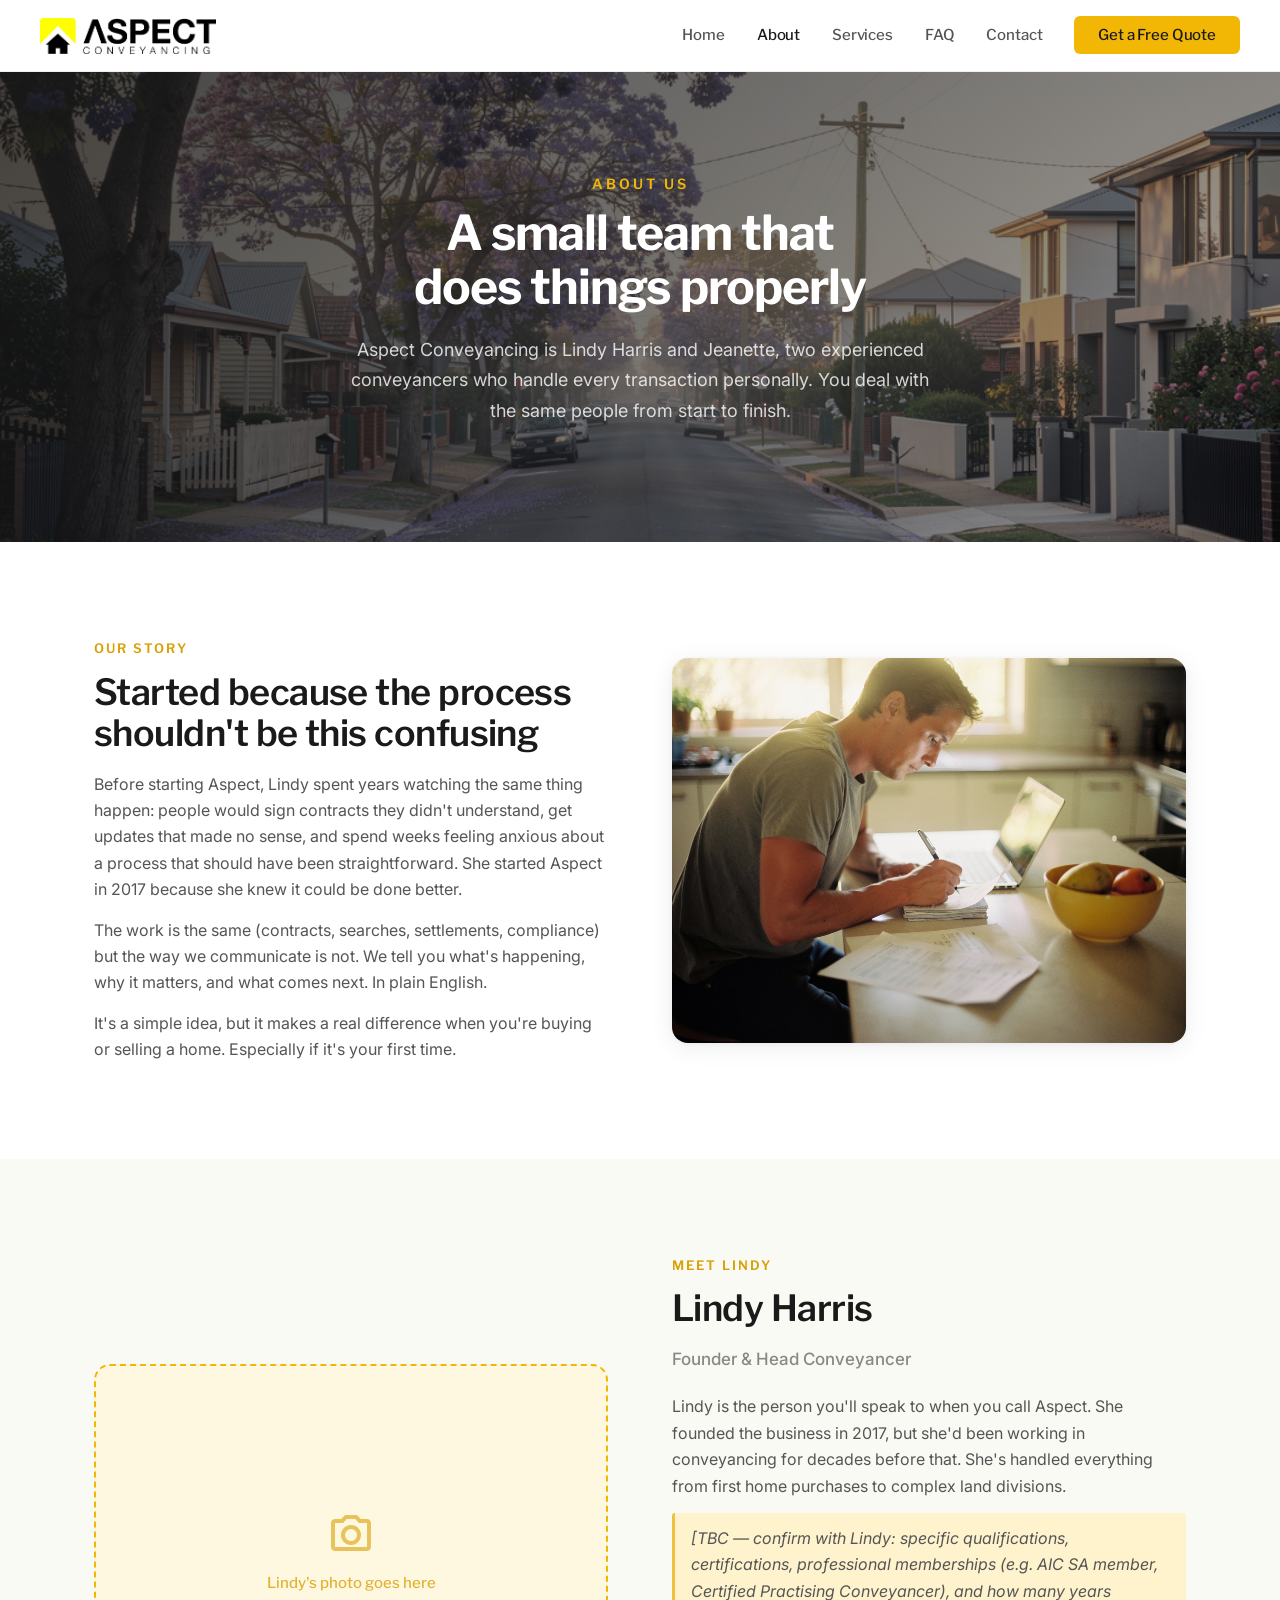
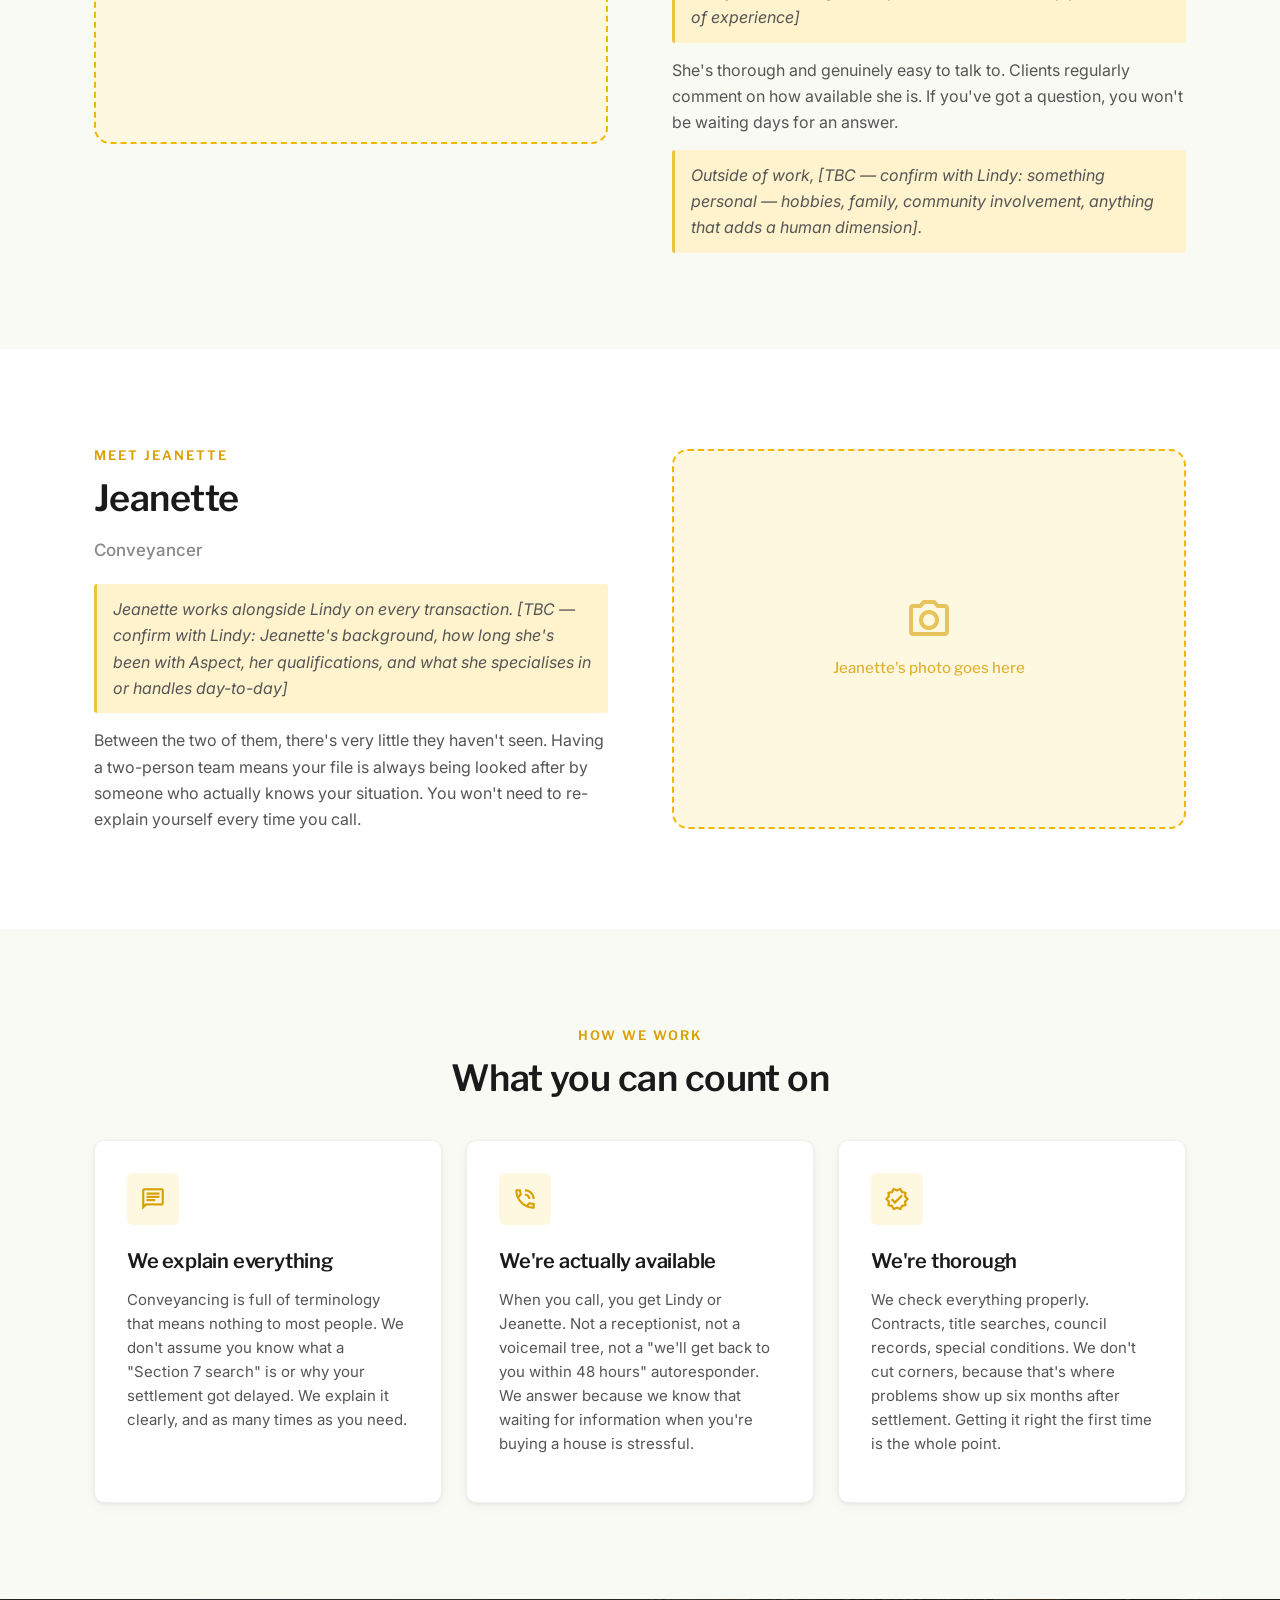
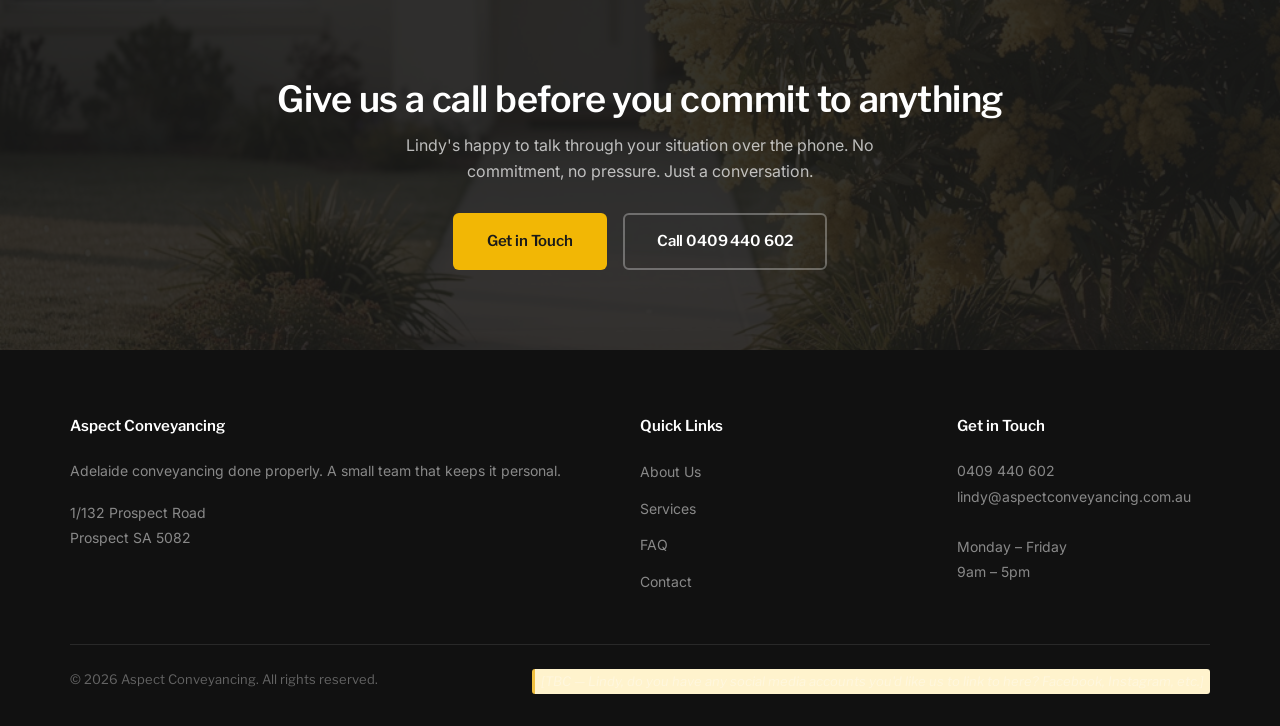
==== commit c7db97a1: "[aspect/website-rebuild] Replace team bio stock photos with yellow placeholders" ====
--- a/about.html
+++ b/about.html
@@ -82,6 +82,34 @@
       color: var(--brand-yellow-hover);
     }
 
+    /* Team photo placeholders */
+    .team-photo-placeholder {
+      background: var(--brand-yellow-light);
+      border: 2px dashed var(--brand-yellow);
+      border-radius: var(--radius-lg);
+      min-height: 380px;
+      display: flex;
+      flex-direction: column;
+      align-items: center;
+      justify-content: center;
+      gap: 12px;
+    }
+
+    .team-photo-placeholder .material-icons-outlined {
+      font-size: 48px;
+      color: var(--brand-yellow-hover);
+      opacity: 0.6;
+    }
+
+    .team-photo-placeholder p {
+      font-family: 'Libre Franklin', sans-serif;
+      font-size: 15px;
+      font-weight: 500;
+      color: var(--brand-yellow-hover);
+      margin: 0;
+      opacity: 0.8;
+    }
+
     /* Ensure two-col text has good spacing */
     .two-col-layout p:last-child {
       margin-bottom: 0;
@@ -137,8 +165,9 @@
   <section class="cream">
     <div class="container">
       <div class="two-col-layout">
-        <div class="team-image">
-          <img src="images/08-hands-meeting-documents.jpg" alt="Lindy Harris — photo placeholder">
+        <div class="team-photo-placeholder">
+          <span class="material-icons-outlined">photo_camera</span>
+          <p>Lindy's photo goes here</p>
         </div>
         <div>
           <p class="section-label">Meet Lindy</p>
@@ -164,8 +193,9 @@
           <p class="tbc">Jeanette works alongside Lindy on every transaction. [TBC — confirm with Lindy: Jeanette's background, how long she's been with Aspect, her qualifications, and what she specialises in or handles day-to-day]</p>
           <p>Between the two of them, there's very little they haven't seen. Having a two-person team means your file is always being looked after by someone who actually knows your situation. You won't need to re-explain yourself every time you call.</p>
         </div>
-        <div class="team-image">
-          <img src="images/07-documents-desk-flatlay.jpg" alt="Jeanette — photo placeholder">
+        <div class="team-photo-placeholder">
+          <span class="material-icons-outlined">photo_camera</span>
+          <p>Jeanette's photo goes here</p>
         </div>
       </div>
     </div>
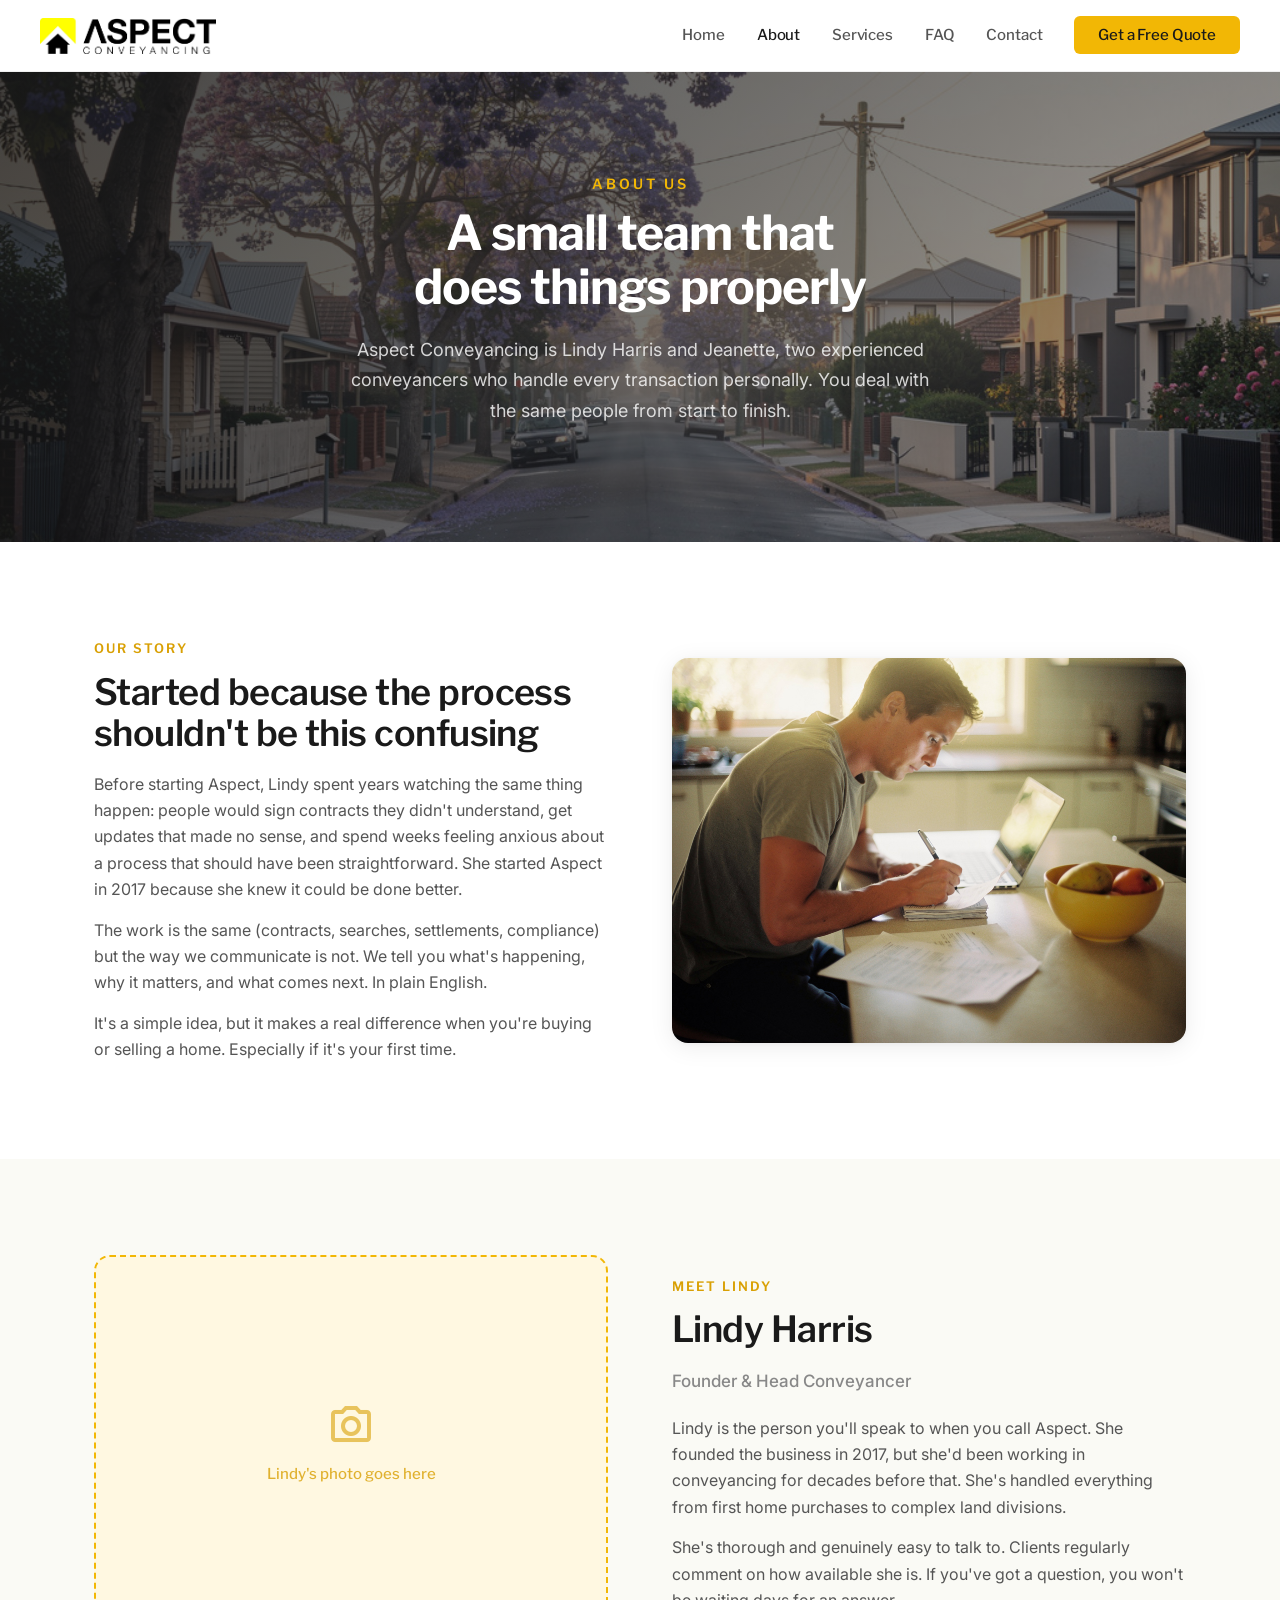
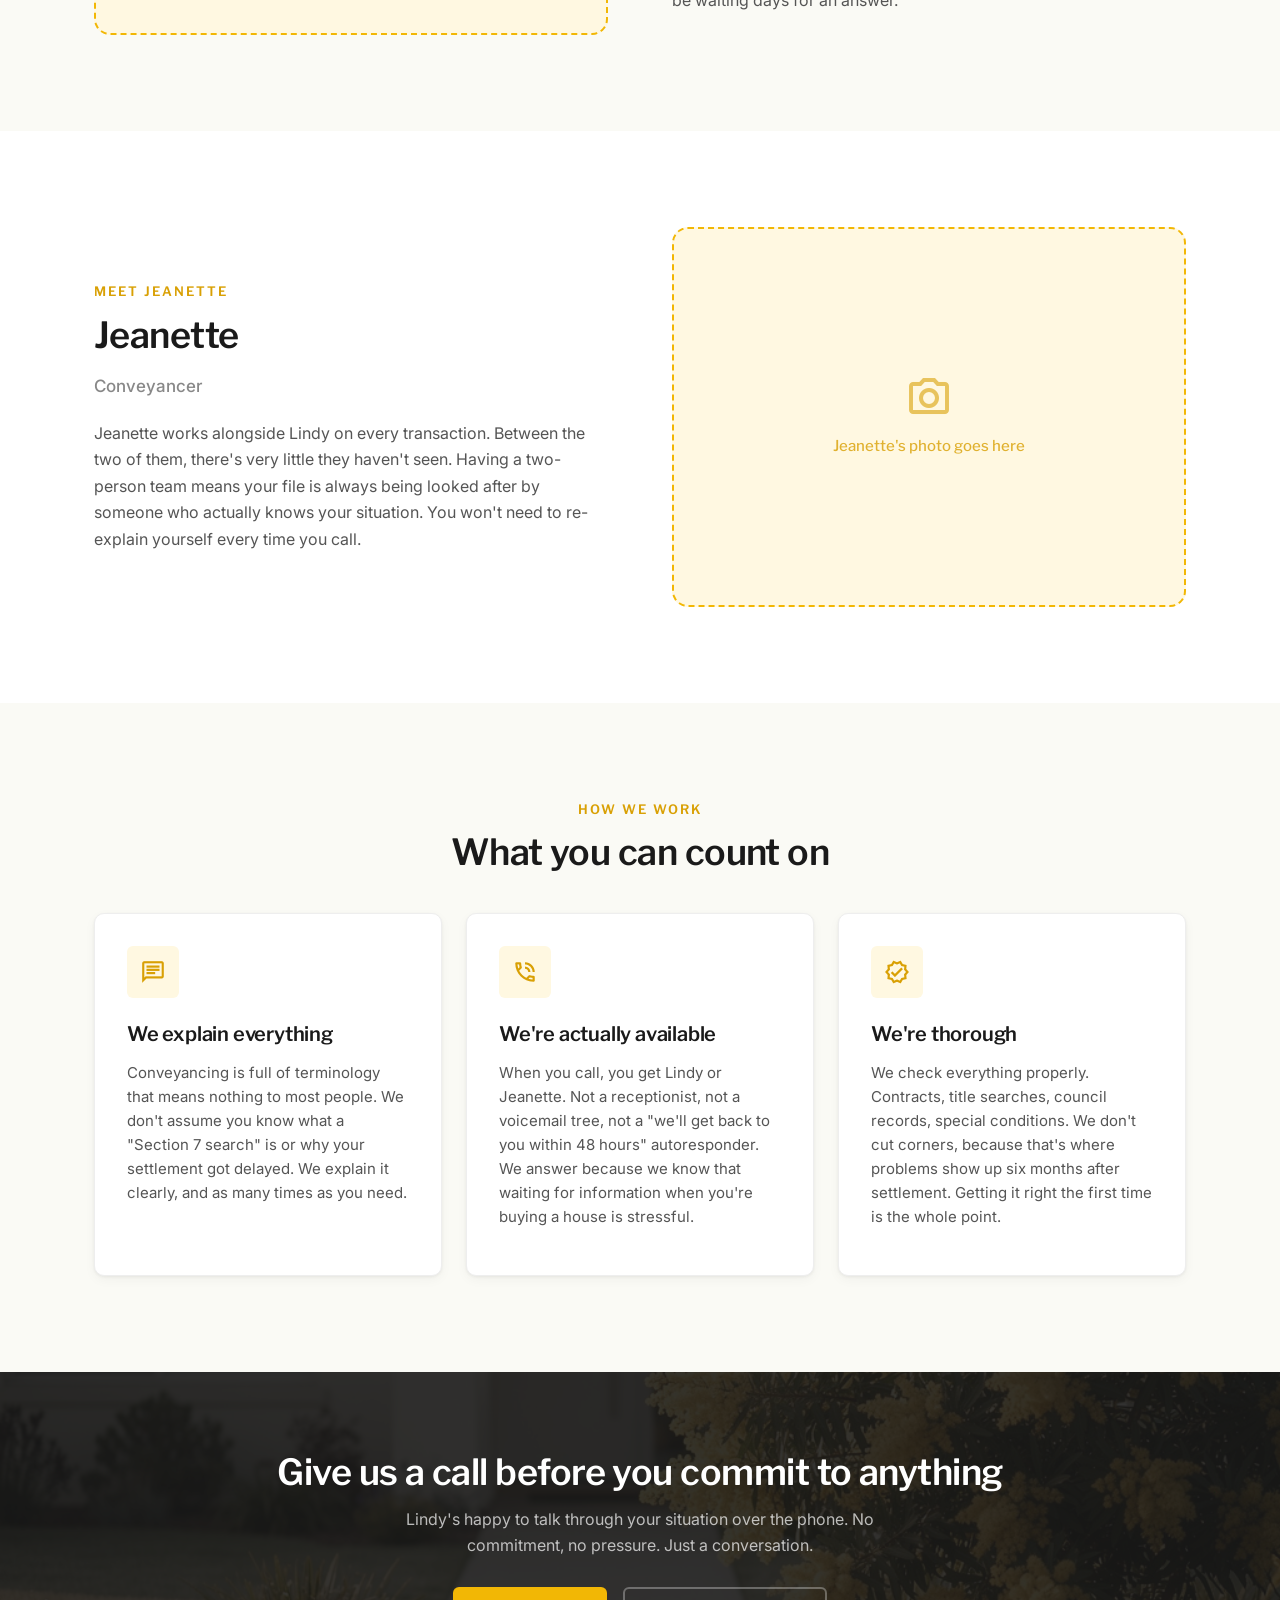
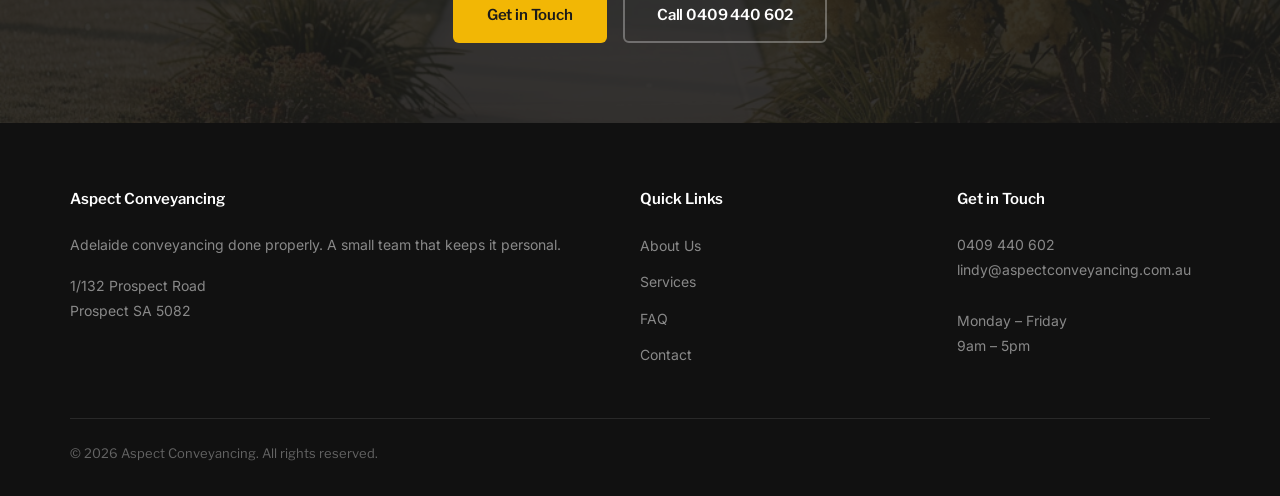
==== commit aaa48fde: "[aspect/website] Remove all TBC notes and Lindy review comments - feedback doc handles this now" ====
--- a/about.html
+++ b/about.html
@@ -174,9 +174,7 @@
           <h2>Lindy Harris</h2>
           <p class="team-role">Founder &amp; Head Conveyancer</p>
           <p>Lindy is the person you'll speak to when you call Aspect. She founded the business in 2017, but she'd been working in conveyancing for decades before that. She's handled everything from first home purchases to complex land divisions.</p>
-          <p class="tbc">[TBC — confirm with Lindy: specific qualifications, certifications, professional memberships (e.g. AIC SA member, Certified Practising Conveyancer), and how many years of experience]</p>
           <p>She's thorough and genuinely easy to talk to. Clients regularly comment on how available she is. If you've got a question, you won't be waiting days for an answer.</p>
-          <p class="tbc">Outside of work, [TBC — confirm with Lindy: something personal — hobbies, family, community involvement, anything that adds a human dimension].</p>
         </div>
       </div>
     </div>
@@ -190,8 +188,7 @@
           <p class="section-label">Meet Jeanette</p>
           <h2>Jeanette</h2>
           <p class="team-role">Conveyancer</p>
-          <p class="tbc">Jeanette works alongside Lindy on every transaction. [TBC — confirm with Lindy: Jeanette's background, how long she's been with Aspect, her qualifications, and what she specialises in or handles day-to-day]</p>
-          <p>Between the two of them, there's very little they haven't seen. Having a two-person team means your file is always being looked after by someone who actually knows your situation. You won't need to re-explain yourself every time you call.</p>
+          <p>Jeanette works alongside Lindy on every transaction. Between the two of them, there's very little they haven't seen. Having a two-person team means your file is always being looked after by someone who actually knows your situation. You won't need to re-explain yourself every time you call.</p>
         </div>
         <div class="team-photo-placeholder">
           <span class="material-icons-outlined">photo_camera</span>
@@ -279,7 +276,6 @@
     </div>
     <div class="footer-bottom">
       <span>&copy; 2026 Aspect Conveyancing. All rights reserved.</span>
-      <span class="tbc">[TBC — Lindy, do you have any social media accounts you'd like us to link to here? Facebook, Instagram, etc.]</span>
     </div>
   </footer>
 
